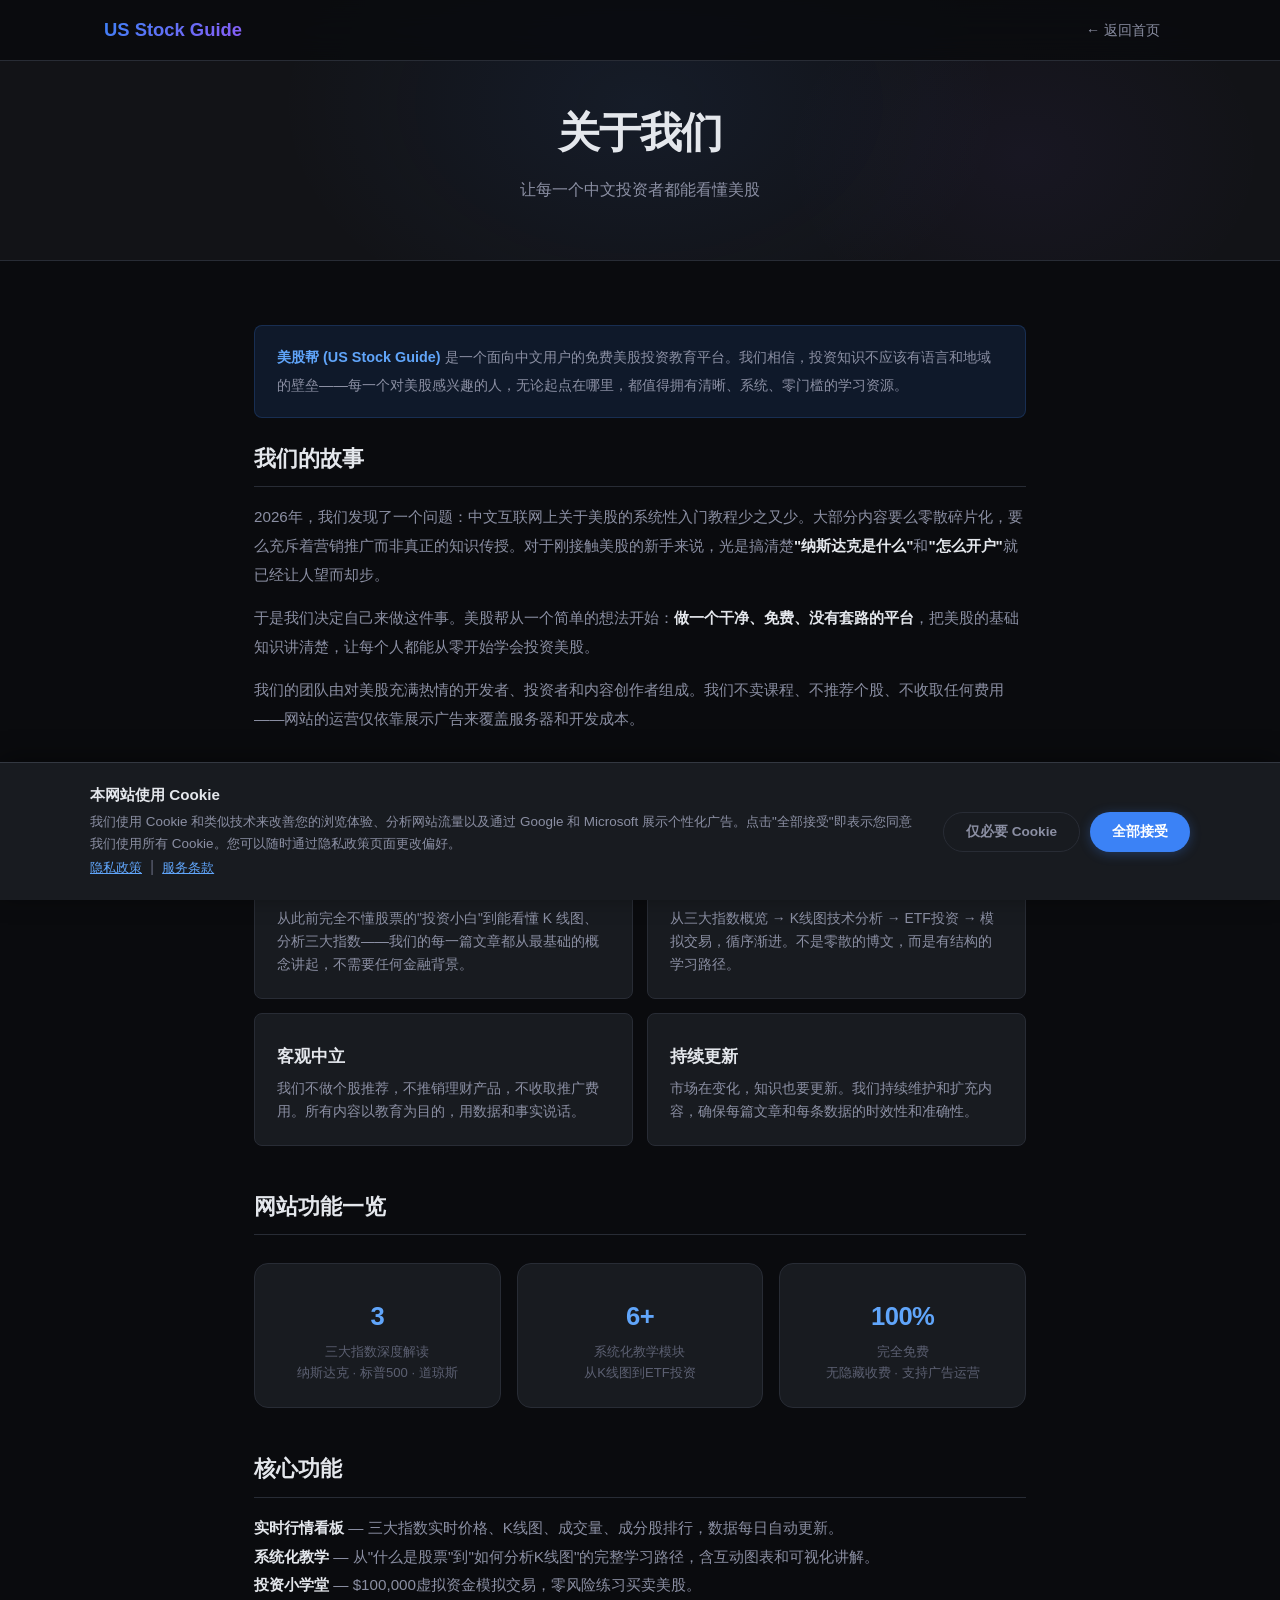
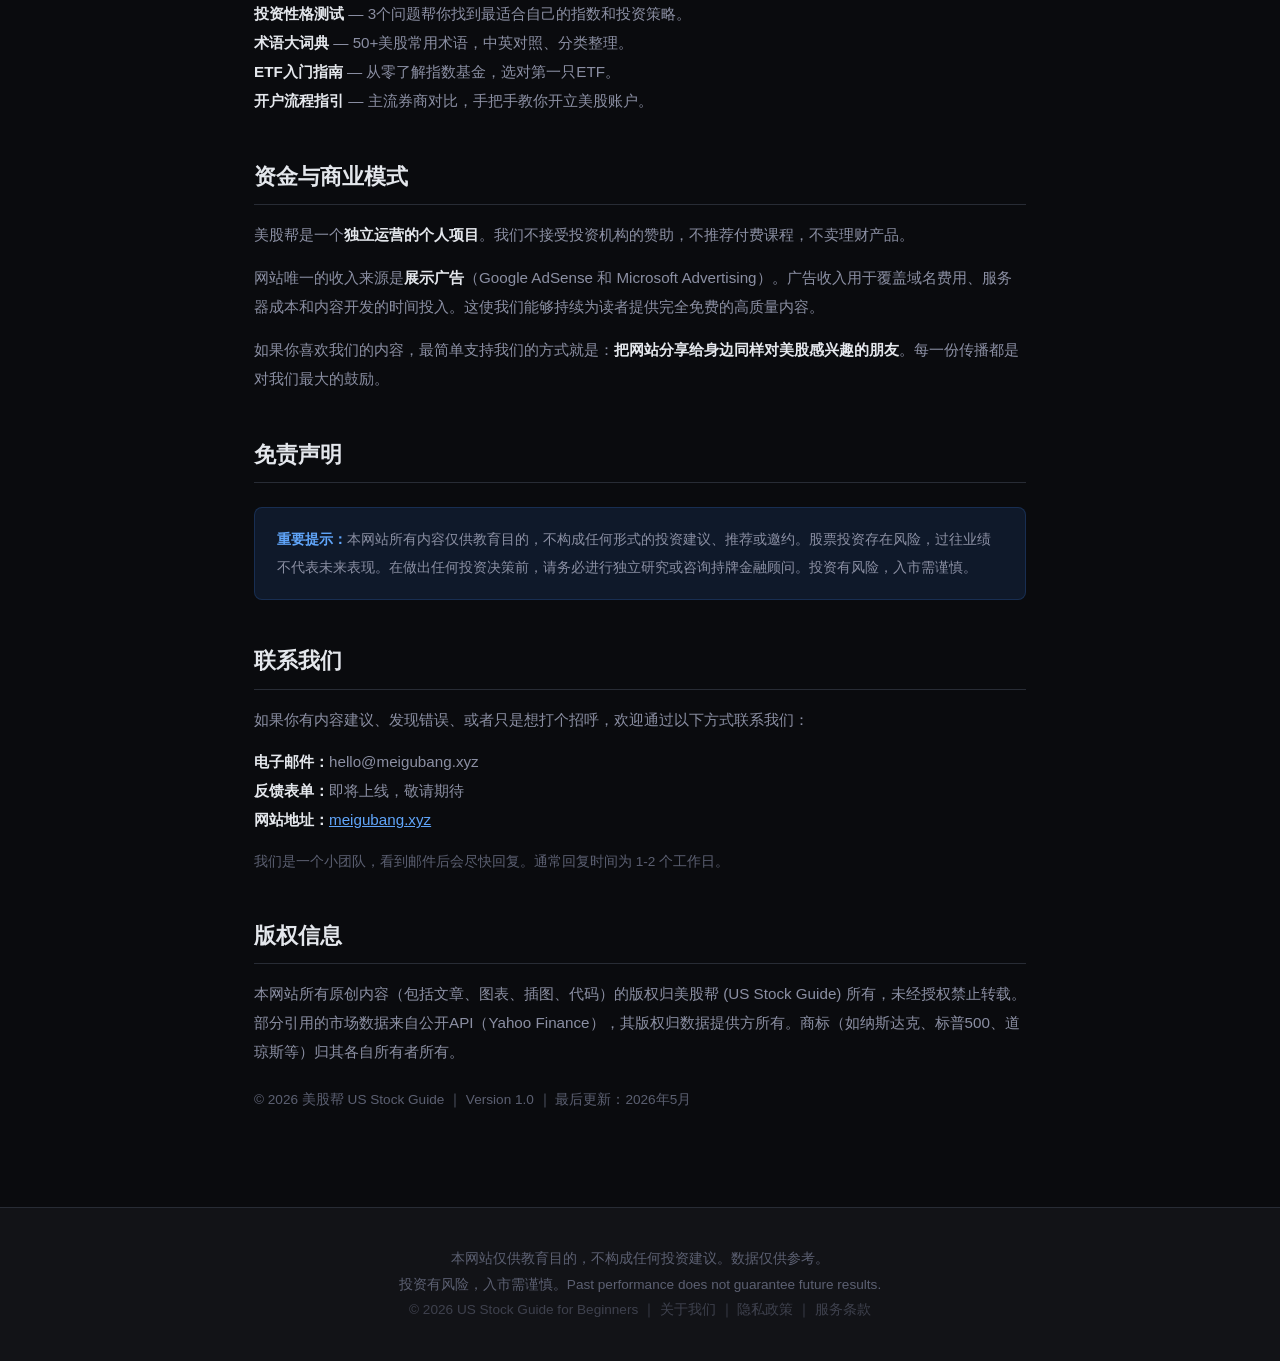
==== about.html @ b660fb03 "新增关于我们页面，扩展首页内容板块，补全CSS样式 - 新增 about.html：网站使命、功能一览、商业模式、联系方式、免责声明 - 首页新增3个内容板块：四大投资策略、美股交易必知、常见误区澄清" ====
<!DOCTYPE html>
<html lang="zh-CN">
<head>
  <meta charset="UTF-8">
  <meta name="viewport" content="width=device-width, initial-scale=1.0">
  <title>关于我们 — 美股帮 (US Stock Guide)</title>
  <meta name="description" content="关于美股帮 — 面向中文投资者的免费美股入门教育平台。我们的使命、团队与联系方式。">
  <link rel="stylesheet" href="styles.css">
  <!-- Google AdSense -->
  <script async src="https://pagead2.googlesyndication.com/pagead/js/adsbygoogle.js?client=ca-pub-XXXXXXXXXXXXXXXX" crossorigin="anonymous"></script>
  <!-- Microsoft Advertising (pubCenter) --><script async src="https://adsdk.microsoft.com/pubcenter/XXXXXXXX.js" crossorigin="anonymous"></script>
  <style>
    .about-page{background:var(--bg);min-height:100vh}
    .about-hero{text-align:center;padding:100px 24px 48px;background:var(--bg-surface);border-bottom:1px solid var(--border);position:relative;overflow:hidden}
    .about-hero::before{content:"";position:absolute;inset:0;background:radial-gradient(ellipse 600px 400px at 50% 40%,rgba(59,130,246,0.08) 0%,transparent 60%),radial-gradient(ellipse 400px 300px at 80% 60%,rgba(139,92,246,0.05) 0%,transparent 60%);pointer-events:none}
    .about-hero h1{font-size:clamp(1.8rem,4vw,2.6rem);font-weight:800;color:var(--text);letter-spacing:-0.02em;position:relative;z-index:1}
    .about-hero .hero-subtitle{color:var(--text-secondary);font-size:1rem;margin-top:10px;position:relative;z-index:1}
    .about-body{max-width:820px;margin:0 auto;padding:40px 24px 80px}
    .about-body h2{font-size:1.35rem;font-weight:700;color:var(--text);margin:44px 0 16px;padding-bottom:10px;border-bottom:1px solid var(--border)}
    .about-body h2:first-of-type{margin-top:0}
    .about-body h3{font-size:1.1rem;font-weight:600;color:var(--text);margin:24px 0 10px}
    .about-body p{font-size:0.95rem;color:var(--text-secondary);line-height:1.9;margin-bottom:14px}
    .about-body strong{color:var(--text)}
    .about-body a{color:var(--accent-hover);text-decoration:underline}
    .about-callout{background:var(--accent-dim);border:1px solid rgba(59,130,246,0.2);border-radius:var(--radius-sm);padding:18px 22px;margin:24px 0}
    .about-callout p{font-size:0.9rem;color:var(--text-secondary);margin:0}
    .about-callout strong{color:var(--accent-hover)}
    .about-stats{display:grid;grid-template-columns:repeat(3,1fr);gap:16px;margin:28px 0}
    .about-stat{background:var(--bg-card);border:1px solid var(--border);border-radius:var(--radius);padding:24px 18px;text-align:center;transition:all var(--transition)}
    .about-stat:hover{border-color:var(--border-light);transform:translateY(-2px);box-shadow:var(--shadow-md)}
    .about-stat .stat-icon{font-size:2rem;display:block;margin-bottom:8px}
    .about-stat .stat-num{font-size:1.6rem;font-weight:800;color:var(--accent-hover);letter-spacing:-0.02em}
    .about-stat .stat-label{font-size:0.82rem;color:var(--text-muted);margin-top:4px}
    .about-values{display:grid;grid-template-columns:repeat(2,1fr);gap:14px;margin:20px 0}
    .about-value{background:var(--bg-card);border:1px solid var(--border);border-radius:var(--radius-sm);padding:22px;transition:all var(--transition)}
    .about-value:hover{border-color:var(--border-light);background:var(--bg-card-hover)}
    .about-value .value-icon{font-size:1.8rem;display:block;margin-bottom:8px}
    .about-value h3{font-size:1.05rem;font-weight:600;color:var(--text);margin:0 0 6px}
    .about-value p{font-size:0.87rem;color:var(--text-secondary);line-height:1.65;margin:0}
    @media (max-width:768px){
      .about-stats{grid-template-columns:1fr;max-width:280px;margin-left:auto;margin-right:auto}
      .about-values{grid-template-columns:1fr}
    }
  </style>
</head>
<body class="about-page">

  <nav class="navbar" id="navbar">
    <div class="nav-container">
      <a href="index.html" class="nav-logo">US Stock Guide</a>
      <ul class="nav-links">
        <li><a href="index.html">← 返回首页</a></li>
      </ul>
    </div>
  </nav>

  <div class="about-hero">
    <h1>关于我们</h1>
    <p class="hero-subtitle">让每一个中文投资者都能看懂美股</p>
  </div>

  <div class="about-body">

    <div class="about-callout">
      <p><strong>美股帮 (US Stock Guide)</strong> 是一个面向中文用户的免费美股投资教育平台。我们相信，投资知识不应该有语言和地域的壁垒——每一个对美股感兴趣的人，无论起点在哪里，都值得拥有清晰、系统、零门槛的学习资源。</p>
    </div>

    <h2>我们的故事</h2>
    <p>2026年，我们发现了一个问题：中文互联网上关于美股的系统性入门教程少之又少。大部分内容要么零散碎片化，要么充斥着营销推广而非真正的知识传授。对于刚接触美股的新手来说，光是搞清楚<strong>"纳斯达克是什么"</strong>和<strong>"怎么开户"</strong>就已经让人望而却步。</p>
    <p>于是我们决定自己来做这件事。美股帮从一个简单的想法开始：<strong>做一个干净、免费、没有套路的平台</strong>，把美股的基础知识讲清楚，让每个人都能从零开始学会投资美股。</p>
    <p>我们的团队由对美股充满热情的开发者、投资者和内容创作者组成。我们不卖课程、不推荐个股、不收取任何费用——网站的运营仅依靠展示广告来覆盖服务器和开发成本。</p>

    <h2>我们的使命</h2>
    <div class="about-values">
      <div class="about-value">
        <span class="value-icon"></span>
        <h3>零门槛入门</h3>
        <p>从此前完全不懂股票的"投资小白"到能看懂 K 线图、分析三大指数——我们的每一篇文章都从最基础的概念讲起，不需要任何金融背景。</p>
      </div>
      <div class="about-value">
        <span class="value-icon"></span>
        <h3>系统化知识体系</h3>
        <p>从三大指数概览 → K线图技术分析 → ETF投资 → 模拟交易，循序渐进。不是零散的博文，而是有结构的学习路径。</p>
      </div>
      <div class="about-value">
        <span class="value-icon"></span>
        <h3>客观中立</h3>
        <p>我们不做个股推荐，不推销理财产品，不收取推广费用。所有内容以教育为目的，用数据和事实说话。</p>
      </div>
      <div class="about-value">
        <span class="value-icon"></span>
        <h3>持续更新</h3>
        <p>市场在变化，知识也要更新。我们持续维护和扩充内容，确保每篇文章和每条数据的时效性和准确性。</p>
      </div>
    </div>

    <h2>网站功能一览</h2>
    <div class="about-stats">
      <div class="about-stat">
        <span class="stat-icon"></span>
        <div class="stat-num">3</div>
        <div class="stat-label">三大指数深度解读<br>纳斯达克 · 标普500 · 道琼斯</div>
      </div>
      <div class="about-stat">
        <span class="stat-icon"></span>
        <div class="stat-num">6+</div>
        <div class="stat-label">系统化教学模块<br>从K线图到ETF投资</div>
      </div>
      <div class="about-stat">
        <span class="stat-icon"></span>
        <div class="stat-num">100%</div>
        <div class="stat-label">完全免费<br>无隐藏收费 · 支持广告运营</div>
      </div>
    </div>

    <h2>核心功能</h2>
    <p>
      <strong>实时行情看板</strong> — 三大指数实时价格、K线图、成交量、成分股排行，数据每日自动更新。<br>
      <strong>系统化教学</strong> — 从"什么是股票"到"如何分析K线图"的完整学习路径，含互动图表和可视化讲解。<br>
      <strong>投资小学堂</strong> — $100,000虚拟资金模拟交易，零风险练习买卖美股。<br>
      <strong>投资性格测试</strong> — 3个问题帮你找到最适合自己的指数和投资策略。<br>
      <strong>术语大词典</strong> — 50+美股常用术语，中英对照、分类整理。<br>
      <strong>ETF入门指南</strong> — 从零了解指数基金，选对第一只ETF。<br>
      <strong>开户流程指引</strong> — 主流券商对比，手把手教你开立美股账户。
    </p>

    <h2>资金与商业模式</h2>
    <p>美股帮是一个<strong>独立运营的个人项目</strong>。我们不接受投资机构的赞助，不推荐付费课程，不卖理财产品。</p>
    <p>网站唯一的收入来源是<strong>展示广告</strong>（Google AdSense 和 Microsoft Advertising）。广告收入用于覆盖域名费用、服务器成本和内容开发的时间投入。这使我们能够持续为读者提供完全免费的高质量内容。</p>
    <p>如果你喜欢我们的内容，最简单支持我们的方式就是：<strong>把网站分享给身边同样对美股感兴趣的朋友</strong>。每一份传播都是对我们最大的鼓励。</p>

    <h2>免责声明</h2>
    <div class="about-callout">
      <p><strong>重要提示：</strong>本网站所有内容仅供教育目的，不构成任何形式的投资建议、推荐或邀约。股票投资存在风险，过往业绩不代表未来表现。在做出任何投资决策前，请务必进行独立研究或咨询持牌金融顾问。投资有风险，入市需谨慎。</p>
    </div>

    <h2>联系我们</h2>
    <p>如果你有内容建议、发现错误、或者只是想打个招呼，欢迎通过以下方式联系我们：</p>
    <p>
      <strong>电子邮件：</strong>hello@meigubang.xyz<br>
      <strong>反馈表单：</strong>即将上线，敬请期待<br>
      <strong>网站地址：</strong><a href="https://meigubang.xyz">meigubang.xyz</a>
    </p>
    <p style="color:var(--text-muted);font-size:0.85rem;">我们是一个小团队，看到邮件后会尽快回复。通常回复时间为 1-2 个工作日。</p>

    <h2>版权信息</h2>
    <p>本网站所有原创内容（包括文章、图表、插图、代码）的版权归美股帮 (US Stock Guide) 所有，未经授权禁止转载。部分引用的市场数据来自公开API（Yahoo Finance），其版权归数据提供方所有。商标（如纳斯达克、标普500、道琼斯等）归其各自所有者所有。</p>
    <p style="margin-top:20px;font-size:0.85rem;color:var(--text-muted);">© 2026 美股帮 US Stock Guide ｜ Version 1.0 ｜ 最后更新：2026年5月</p>

  </div>

  <footer class="footer">
    <div class="container">
      <p>本网站仅供教育目的，不构成任何投资建议。数据仅供参考。</p>
      <p>投资有风险，入市需谨慎。Past performance does not guarantee future results.</p>
      <p class="footer-copy">© 2026 US Stock Guide for Beginners ｜ <a href="about.html" style="color:var(--text-muted)">关于我们</a> ｜ <a href="privacy.html" style="color:var(--text-muted)">隐私政策</a> ｜ <a href="terms.html" style="color:var(--text-muted)">服务条款</a></p>
    </div>
  </footer>

  <script src="script.js"></script>
  <script src="cookie-banner.js"></script>
</body>
</html>
---- styles.css ----
/* ================================================================
   US Stock Guide — 统一暗色高级主题
   ================================================================ */

/* ---- 变量 ---- */
:root {
  --bg: #0a0b0e;
  --bg-surface: #121317;
  --bg-card: #181b20;
  --bg-card-hover: #1e2128;
  --bg-elevated: #1e2128;
  --border: #282c35;
  --border-light: #333841;
  --text: #e4e7ec;
  --text-secondary: #8b8fa3;
  --text-muted: #5c6072;
  --accent: #3b82f6;
  --accent-hover: #60a5fa;
  --accent-dim: rgba(59,130,246,0.12);
  --green: #10b981;
  --green-bg: rgba(16,185,129,0.1);
  --red: #ef4444;
  --red-bg: rgba(239,68,68,0.1);
  --yellow: #f59e0b;
  --purple: #8b5cf6;
  --nasdaq: #10b981;
  --sp500: #3b82f6;
  --dow: #8b5cf6;
  --shadow: 0 1px 3px rgba(0,0,0,0.3);
  --shadow-md: 0 4px 16px rgba(0,0,0,0.4);
  --shadow-lg: 0 8px 32px rgba(0,0,0,0.5);
  --radius: 14px;
  --radius-sm: 8px;
  --radius-xs: 6px;
  --transition: 0.25s cubic-bezier(0.4,0,0.2,1);
}

/* 滚动入场动画 */
.anim-in{opacity:0;transform:scale(0.85);transition:opacity 0.6s cubic-bezier(0.22,0.61,0.36,1),transform 0.6s cubic-bezier(0.22,0.61,0.36,1)}
.anim-in.revealed{opacity:1;transform:scale(1)}

/* 导航高亮 */
.nav-links a.nav-active{color:var(--accent-hover);background:var(--accent-dim)}

/* ---- Reset ---- */
*,*::before,*::after{box-sizing:border-box;margin:0;padding:0}
html{scroll-behavior:smooth}
body{
  font-family:-apple-system,BlinkMacSystemFont,"SF Pro Display","Segoe UI","Noto Sans SC",sans-serif;
  background:var(--bg);color:var(--text);line-height:1.6;font-size:16px;
  -webkit-font-smoothing:antialiased
}
a{color:var(--accent);text-decoration:none;transition:color var(--transition)}
a:hover{color:var(--accent-hover)}
img{max-width:100%}
::selection{background:var(--accent-dim);color:var(--text)}

.container{max-width:1120px;margin:0 auto;padding:0 24px}

/* ================================================================
   导航栏
   ================================================================ */
.navbar{
  position:fixed;top:0;left:0;right:0;z-index:1000;
  background:rgba(10,11,14,0.85);backdrop-filter:blur(16px) saturate(1.8);
  border-bottom:1px solid var(--border);
  transition:background var(--transition)
}
.nav-container{
  max-width:1120px;margin:0 auto;padding:0 24px;
  display:flex;align-items:center;justify-content:space-between;height:60px
}
.nav-logo{
  font-weight:700;font-size:1.15rem;background:linear-gradient(135deg,var(--accent),var(--purple));
  -webkit-background-clip:text;-webkit-text-fill-color:transparent;background-clip:text
}
.nav-links{display:flex;list-style:none;gap:4px}
.nav-links a{
  text-decoration:none;color:var(--text-secondary);font-size:0.88rem;
  padding:8px 16px;border-radius:20px;transition:all var(--transition);
  font-weight:500
}
.nav-links a:hover{color:var(--text);background:var(--accent-dim)}
.nav-toggle{display:none;background:none;border:none;font-size:1.5rem;cursor:pointer;color:var(--text)}

/* ================================================================
   首页英雄区
   ================================================================ */
.hero{
  min-height:100vh;display:flex;flex-direction:column;align-items:center;
  justify-content:center;text-align:center;padding:120px 24px 80px;
  position:relative;overflow:hidden
}
.hero::before{
  content:"";position:absolute;inset:0;
  background:
    radial-gradient(ellipse 600px 400px at 20% 30%, rgba(59,130,246,0.08) 0%, transparent 60%),
    radial-gradient(ellipse 500px 500px at 80% 70%, rgba(139,92,246,0.06) 0%, transparent 60%),
    radial-gradient(ellipse 300px 300px at 50% 50%, rgba(16,185,129,0.04) 0%, transparent 60%);
  pointer-events:none
}
.hero-content{position:relative;z-index:1}
.hero-badge{
  display:inline-block;background:var(--accent-dim);color:var(--accent-hover);
  padding:6px 16px;border-radius:20px;font-size:0.8rem;font-weight:600;
  margin-bottom:20px;border:1px solid rgba(59,130,246,0.2)
}
.hero-title{
  font-size:clamp(2.4rem,5.5vw,3.8rem);font-weight:800;letter-spacing:-0.03em;
  background:linear-gradient(135deg,var(--text) 40%,var(--accent-hover) 70%,var(--purple) 100%);
  -webkit-background-clip:text;-webkit-text-fill-color:transparent;background-clip:text;
  margin-bottom:16px;line-height:1.15
}
.hero-subtitle{
  font-size:clamp(1rem,2vw,1.25rem);color:var(--text-secondary);
  margin-bottom:10px;font-weight:400
}
.hero-desc{
  font-size:0.95rem;color:var(--text-muted);max-width:520px;
  margin:0 auto 36px;line-height:1.7
}
.hero-btn{
  display:inline-flex;align-items:center;gap:8px;
  background:var(--accent);color:#fff;text-decoration:none;
  padding:14px 36px;border-radius:30px;font-weight:600;font-size:1rem;
  transition:all var(--transition);box-shadow:0 4px 20px rgba(59,130,246,0.3)
}
.hero-btn:hover{background:var(--accent-hover);transform:translateY(-2px);box-shadow:0 6px 28px rgba(59,130,246,0.4);color:#fff}

/* ---- 实时牌价卡片 ---- */
.hero-tickers{
  display:grid;grid-template-columns:repeat(3,1fr);gap:20px;
  margin-top:52px;width:100%;max-width:920px;position:relative;z-index:1
}
.ticker-card{
  display:block;background:var(--bg-card);border-radius:var(--radius);
  padding:24px 22px;border:1px solid var(--border);
  transition:all var(--transition);text-decoration:none;color:inherit;
  position:relative;overflow:hidden
}
.ticker-card::before{
  content:"";position:absolute;top:0;left:0;right:0;height:2px
}
.ticker-card[data-index="nasdaq"]::before{background:linear-gradient(90deg,var(--nasdaq),rgba(16,185,129,0.3))}
.ticker-card[data-index="sp500"]::before{background:linear-gradient(90deg,var(--sp500),rgba(59,130,246,0.3))}
.ticker-card[data-index="dowjones"]::before{background:linear-gradient(90deg,var(--dow),rgba(139,92,246,0.3))}
.ticker-card:hover{
  transform:translateY(-6px);border-color:var(--border-light);
  background:var(--bg-card-hover);box-shadow:var(--shadow-lg)
}
.ticker-name{font-size:0.82rem;color:var(--text-muted);margin-bottom:10px;letter-spacing:0.3px;text-transform:uppercase;font-weight:600}
.ticker-value{font-size:2rem;font-weight:800;color:var(--text);margin-bottom:6px;letter-spacing:-1px}
.ticker-change{font-size:0.95rem;font-weight:600}
.ticker-change.up{color:var(--green)}
.ticker-change.down{color:var(--red)}

/* ---- 迷你走势图 ---- */
.ticker-sparkline{
  height:36px;margin-top:10px;display:flex;align-items:flex-end;gap:2px;opacity:0
}
.ticker-card:hover .ticker-sparkline{opacity:1;transition:opacity 0.3s ease}
.spark-bar{
  flex:1;border-radius:2px 2px 0 0;min-width:3px;
  transition:height 0.6s cubic-bezier(0.22,0.61,0.36,1)
}
.spark-bar.nasdaq{background:var(--green);opacity:0.7}
.spark-bar.sp500{background:var(--accent);opacity:0.7}
.spark-bar.dow{background:var(--purple);opacity:0.7}

/* ---- 行情卡片涨跌脉冲 ---- */
.ticker-card.pulse-up{animation:pulseUp 0.6s ease}
.ticker-card.pulse-down{animation:pulseDown 0.6s ease}
@keyframes pulseUp{0%{box-shadow:0 0 0 0 rgba(16,185,129,0.5)}70%{box-shadow:0 0 20px 8px rgba(16,185,129,0)}100%{box-shadow:0 0 0 0 rgba(16,185,129,0)}}
@keyframes pulseDown{0%{box-shadow:0 0 0 0 rgba(239,68,68,0.5)}70%{box-shadow:0 0 20px 8px rgba(239,68,68,0)}100%{box-shadow:0 0 0 0 rgba(239,68,68,0)}}

/* ---- 市场状态徽章 ---- */
.market-status{
  display:inline-flex;align-items:center;gap:6px;
  font-size:0.78rem;font-weight:600;padding:5px 14px;
  border-radius:16px;margin-bottom:14px
}
.market-status.open{background:rgba(16,185,129,0.12);color:var(--green);border:1px solid rgba(16,185,129,0.25)}
.market-status.closed{background:rgba(239,68,68,0.08);color:var(--red);border:1px solid rgba(239,68,68,0.2)}
.market-status .status-dot{width:8px;height:8px;border-radius:50%}
.market-status.open .status-dot{background:var(--green);animation:pulse 2s infinite}
.market-status.closed .status-dot{background:var(--red)}

/* ---- 投资性格测试 ---- */
.personality-quiz{
  max-width:700px;margin:0 auto;padding:28px;
  background:var(--bg-card);border:1px solid var(--border);
  border-radius:var(--radius)
}
.pq-question{margin-bottom:20px}
.pq-question:last-child{margin-bottom:0}
.pq-label{display:block;font-size:0.95rem;font-weight:600;color:var(--text);margin-bottom:10px}
.pq-opts{display:flex;gap:10px;flex-wrap:wrap}
.pq-opt{
  flex:1;min-width:100px;padding:12px 16px;text-align:center;
  border:1px solid var(--border);border-radius:var(--radius-sm);
  background:var(--bg-surface);color:var(--text-secondary);cursor:pointer;
  font-size:0.85rem;transition:all 0.25s ease;user-select:none
}
.pq-opt:hover{border-color:var(--border-light);color:var(--text);background:var(--bg-card)}
.pq-opt.selected{background:var(--accent);color:#fff;border-color:var(--accent);font-weight:600}
.pq-result{
  margin-top:24px;padding:20px 24px;border-radius:var(--radius-sm);
  background:var(--accent-dim);border:1px solid rgba(59,130,246,0.2);
  display:none;text-align:center
}
.pq-result.show{display:block;animation:fadeInUp 0.5s ease}
.pq-result-type{font-size:1.3rem;font-weight:800;color:var(--accent-hover);margin-bottom:4px}
.pq-result-desc{font-size:0.9rem;color:var(--text-secondary);line-height:1.6}
.pq-result-etf{margin-top:10px;font-size:0.9rem;color:var(--text);font-weight:600}
.pq-reset{margin-top:14px;font-size:0.8rem;color:var(--accent);cursor:pointer;background:none;border:none}

/* ---- 你知道吗旋转卡片 ---- */
.fact-rotator{
  position:relative;max-width:650px;margin:24px auto 0;height:120px;
  perspective:1000px
}
.fact-card{
  position:absolute;inset:0;
  background:var(--bg-card);border:1px solid var(--border);border-radius:var(--radius);
  padding:24px 28px;display:flex;align-items:center;gap:16px;
  backface-visibility:hidden;transition:all 0.6s cubic-bezier(0.4,0,0.2,1);
  opacity:0;transform:rotateX(15deg) translateY(10px);pointer-events:none
}
.fact-card.active{opacity:1;transform:rotateX(0) translateY(0);pointer-events:auto}
.fact-card.exit{opacity:0;transform:rotateX(-15deg) translateY(-10px)}
.fact-icon{font-size:2.4rem;flex-shrink:0}
.fact-text{flex:1}
.fact-text h4{font-size:0.95rem;font-weight:700;color:var(--text);margin-bottom:4px}
.fact-text p{font-size:0.85rem;color:var(--text-secondary);line-height:1.5}
.fact-dots{display:flex;justify-content:center;gap:8px;margin-top:12px}
.fact-dot{
  width:8px;height:8px;border-radius:50%;background:var(--border);
  cursor:pointer;transition:all 0.3s ease
}
.fact-dot.active{background:var(--accent);width:24px;border-radius:4px}

/* 实时新闻卡片 */
.news-grid{display:grid;grid-template-columns:repeat(3,1fr);gap:18px;max-width:960px;margin:0 auto}
.news-card{
  background:var(--bg-card);border:1px solid var(--border);border-radius:var(--radius);
  padding:22px;display:flex;flex-direction:column;gap:12px;
  transition:all var(--transition);text-decoration:none;color:inherit;
  position:relative;overflow:hidden
}
.news-card:hover{border-color:var(--border-light);background:var(--bg-card-hover);transform:translateY(-3px);box-shadow:var(--shadow-md)}
.news-card-source{
  display:inline-flex;align-items:center;gap:4px;
  font-size:0.72rem;font-weight:600;color:var(--accent-hover);
  text-transform:uppercase;letter-spacing:0.5px
}
.news-card-source::before{content:"";width:6px;height:6px;border-radius:50%;background:var(--accent);flex-shrink:0}
.news-card-title{
  font-size:0.95rem;font-weight:600;color:var(--text);line-height:1.5;
  display:-webkit-box;-webkit-line-clamp:3;-webkit-box-orient:vertical;overflow:hidden
}
.news-card-desc{
  font-size:0.82rem;color:var(--text-secondary);line-height:1.6;flex:1;
  display:-webkit-box;-webkit-line-clamp:3;-webkit-box-orient:vertical;overflow:hidden
}
.news-card-time{font-size:0.72rem;color:var(--text-muted);margin-top:auto}
.news-card-link{
  display:inline-block;margin-top:auto;font-size:0.8rem;color:var(--accent-hover);
  font-weight:600;transition:color var(--transition)
}
.news-card:hover .news-card-link{color:var(--accent)}
.news-spinner{
  width:40px;height:40px;border:3px solid var(--border);border-top-color:var(--accent);
  border-radius:50%;margin:0 auto;animation:spin 0.8s linear infinite
}
@keyframes spin{to{transform:rotate(360deg)}}
.news-error{text-align:center;padding:24px;color:var(--text-muted)}

@media (max-width:900px){.news-grid{grid-template-columns:repeat(2,1fr)}}
@media (max-width:600px){.news-grid{grid-template-columns:1fr;max-width:420px}}

/* ================================================================
   首页章节通用
   ================================================================ */
.section{padding:88px 0}
.section-alt{background:var(--bg-surface)}
.section-title{
  font-size:2rem;font-weight:700;margin-bottom:14px;text-align:center;
  display:flex;align-items:center;justify-content:center;gap:12px;flex-wrap:wrap;
  letter-spacing:-0.02em
}
.section-intro{text-align:center;color:var(--text-secondary);max-width:650px;margin:0 auto 44px;font-size:1rem;line-height:1.7}

.badge{
  font-size:0.7rem;font-weight:700;padding:4px 12px;border-radius:20px;
  text-transform:uppercase;letter-spacing:0.5px
}
.badge-tech{background:var(--green-bg);color:var(--green)}
.badge-benchmark{background:var(--accent-dim);color:var(--accent)}
.badge-old{background:rgba(139,92,246,0.1);color:var(--purple)}

/* ---- 信息卡片 ---- */
.cards-row{display:grid;grid-template-columns:repeat(3,1fr);gap:24px}
.info-card{
  display:block;background:var(--bg-card);border-radius:var(--radius);padding:32px 26px;
  border:1px solid var(--border);transition:all var(--transition);
  text-decoration:none;color:inherit
}
.info-card:hover{transform:translateY(-4px);border-color:var(--border-light);background:var(--bg-card-hover);box-shadow:var(--shadow-md)}
.info-card .card-icon{font-size:2.2rem;margin-bottom:14px;display:block}
.info-card h3{font-size:1.1rem;margin-bottom:10px;font-weight:600}
.info-card p{font-size:0.92rem;color:var(--text-secondary);margin-bottom:14px;line-height:1.65}
.info-card ul{list-style:none;font-size:0.87rem;color:var(--text-muted)}
.info-card ul li{padding:4px 0}
.info-card ul li::before{content:"•";color:var(--accent);margin-right:10px;font-weight:700}

/* ---- 详情布局 ---- */
.detail-layout{display:grid;grid-template-columns:1fr 280px;gap:48px;align-items:start}
.detail-text h3{font-size:1.1rem;margin:24px 0 10px;color:var(--text);font-weight:600}
.detail-text h3:first-child{margin-top:0}
.detail-text p{color:var(--text-secondary);font-size:0.95rem;margin-bottom:10px;line-height:1.7}
.detail-text strong{color:var(--text)}

.detail-visual{display:flex;flex-direction:column;gap:16px;position:sticky;top:80px}
.stat-box{
  background:var(--bg-card);border-radius:var(--radius);padding:22px;
  text-align:center;border:1px solid var(--border)
}
.stat-number{font-size:1.7rem;font-weight:700;color:var(--accent-hover)}
.stat-label{font-size:0.82rem;color:var(--text-muted);margin-top:4px}

/* ---- 公司列表 ---- */
.company-list{list-style:none;margin-top:10px}
.company-list li{padding:7px 0;font-size:0.92rem;border-bottom:1px solid var(--border);color:var(--text-secondary)}
.company-list li:last-child{border-bottom:none}
.company-icon{margin-right:8px}

.note-box{
  background:var(--accent-dim);border:1px solid rgba(59,130,246,0.2);
  border-radius:var(--radius-sm);padding:14px 18px;margin-top:18px;
  font-size:0.9rem;color:var(--accent-hover)
}

/* ---- 板块分布条 ---- */
.sector-bars{display:flex;flex-direction:column;gap:8px;margin-top:14px}
.sector-bar{
  display:flex;align-items:center;height:30px;border-radius:15px;
  overflow:hidden;background:var(--bg-surface);font-size:0.78rem
}
.sector-name{width:80px;text-align:right;padding-right:12px;color:var(--text-muted);font-weight:500;flex-shrink:0}
.sector-fill{
  background:var(--accent);color:#fff;padding-left:14px;
  display:flex;align-items:center;font-weight:600;height:100%;
  border-radius:0 15px 15px 0;min-width:fit-content;opacity:0.85
}

/* ---- 道指公司标签 ---- */
.dow-companies{display:flex;flex-wrap:wrap;gap:8px;margin-top:14px}
.dow-companies span{
  background:var(--bg-card);border:1px solid var(--border);border-radius:20px;
  padding:4px 14px;font-size:0.8rem;color:var(--text-muted);transition:all var(--transition)
}
.dow-companies span:hover{background:var(--bg-card-hover);color:var(--text);border-color:var(--border-light)}

.note-text{font-size:0.83rem;color:var(--text-muted);margin-top:14px;font-style:italic}

/* ---- 深读框 ---- */
.deep-box{
  background:var(--accent-dim);border:1px solid rgba(59,130,246,0.2);
  border-radius:var(--radius-sm);padding:16px 20px;margin-top:18px
}
.deep-box strong{display:block;margin-bottom:6px;color:var(--accent-hover)}
.deep-box p{color:var(--text-secondary);font-size:0.9rem;line-height:1.65;margin-bottom:0}

/* ---- 优缺点对比 ---- */
.pros-cons{display:grid;grid-template-columns:1fr 1fr;gap:14px;margin-top:18px}
.pros-cons-box{
  border-radius:var(--radius-sm);padding:18px 20px;border:1px solid var(--border)
}
.pros-cons-box h4{font-size:0.95rem;margin-bottom:10px;font-weight:600}
.pros-cons-box ul{list-style:none;font-size:0.87rem;color:var(--text-secondary)}
.pros-cons-box ul li{padding:3px 0}
.pros-cons-box.pros{background:rgba(16,185,129,0.06);border-color:rgba(16,185,129,0.2)}
.pros-cons-box.pros h4{color:var(--green)}
.pros-cons-box.cons{background:rgba(239,68,68,0.06);border-color:rgba(239,68,68,0.2)}
.pros-cons-box.cons h4{color:var(--red)}

/* ---- 适合人群条 ---- */
.suitability-bar{
  display:flex;align-items:center;flex-wrap:wrap;gap:8px;
  margin-top:18px;padding:14px 18px;
  background:var(--bg-surface);border-radius:var(--radius-sm);
  border:1px solid var(--border)
}
.suit-label{font-size:0.85rem;font-weight:600;color:var(--text);margin-right:4px}
.suit-item{
  font-size:0.8rem;padding:4px 12px;border-radius:16px;
  background:var(--bg-card);border:1px solid var(--border);color:var(--text-secondary)
}

/* ---- 时间线 ---- */
.timeline-box{
  display:flex;flex-direction:column;gap:6px;margin-top:14px
}
.tl-item{
  font-size:0.9rem;color:var(--text-secondary);padding:8px 14px;
  background:var(--bg-surface);border-radius:var(--radius-xs);
  border-left:3px solid var(--accent)
}
.tl-year{font-weight:700;color:var(--accent-hover);margin-right:8px}

/* ---- 对比总结框 ---- */
.summary-box{
  margin-top:24px;padding:20px 24px;
  background:var(--bg-card);border:1px solid var(--border-light);
  border-radius:var(--radius)
}
.summary-box h3{font-size:1.05rem;margin-bottom:10px;color:var(--text);font-weight:600}
.summary-box p{color:var(--text-secondary);font-size:0.92rem;line-height:1.7}

/* ---- 关键要点 ---- */
.key-points{display:grid;grid-template-columns:repeat(2,1fr);gap:10px;margin-top:14px}
.key-point{
  background:var(--bg-surface);border:1px solid var(--border);
  border-radius:var(--radius-sm);padding:12px 16px;
  font-size:0.88rem;color:var(--text-secondary);line-height:1.5
}
.key-point strong{color:var(--text)}

/* ---- 互动误区翻卡 ---- */
.myth-buster-grid{
  display:grid;grid-template-columns:repeat(3,1fr);gap:14px;
  max-width:900px;margin:32px auto 0
}
.myth-buster-col{display:flex;flex-direction:column;gap:14px}
.myth-buster-card{
  perspective:800px;height:150px;cursor:pointer
}
.myth-buster-inner{
  position:relative;width:100%;height:100%;
  transition:transform 0.6s cubic-bezier(0.4,0,0.2,1);
  transform-style:preserve-3d
}
.myth-buster-card.flipped .myth-buster-inner{transform:rotateY(180deg)}
.myth-front,.myth-back{
  position:absolute;inset:0;backface-visibility:hidden;
  border-radius:var(--radius-sm);padding:20px 18px;
  display:flex;flex-direction:column;align-items:center;justify-content:center;text-align:center
}
.myth-front{
  background:rgba(239,68,68,0.08);border:1px solid rgba(239,68,68,0.25);
  font-size:0.88rem;color:var(--text-secondary);line-height:1.5
}
.myth-front .myth-icon{font-size:1.5rem;display:block;margin-bottom:6px}
.myth-front .myth-tag{font-size:0.7rem;color:var(--red);margin-top:6px;opacity:0.7}
.myth-back{
  background:rgba(16,185,129,0.08);border:1px solid rgba(16,185,129,0.25);
  transform:rotateY(180deg);font-size:0.85rem;color:var(--text-secondary);line-height:1.5
}
.myth-back .myth-icon{font-size:1.5rem;display:block;margin-bottom:4px}
.myth-back strong{color:var(--green)}

/* ---- 互动风险确认 ---- */
.risk-acknowledge{
  max-width:600px;margin:28px auto 0;
  background:rgba(245,158,11,0.06);border:1px solid rgba(245,158,11,0.2);
  border-radius:var(--radius);overflow:hidden;transition:all 0.35s ease
}
.risk-acknowledge.acknowledged{
  background:rgba(16,185,129,0.05);border-color:rgba(16,185,129,0.2)
}
.risk-ack-header{
  display:flex;align-items:center;justify-content:space-between;gap:16px;
  padding:18px 22px;cursor:pointer;user-select:none
}
.risk-ack-header .risk-icon{font-size:1.5rem;animation:pulse 2s infinite}
@keyframes pulse{0%,100%{opacity:1}50%{opacity:0.5}}
.risk-ack-header strong{color:var(--yellow);font-size:0.95rem}
.risk-ack-body{
  max-height:0;overflow:hidden;transition:max-height 0.4s ease;
  padding:0 22px
}
.risk-acknowledge.expanded .risk-ack-body{max-height:300px;padding:0 22px 18px}
.risk-acknowledge.expanded .risk-icon{animation:none}
.risk-acknowledge .risk-ack-body p{color:var(--text-secondary);font-size:0.88rem;line-height:1.65}
.risk-ack-check{
  display:flex;align-items:center;gap:8px;margin-top:12px;
  font-size:0.85rem;color:var(--text-muted);cursor:pointer
}
.risk-ack-check input{accent-color:var(--green);width:18px;height:18px;cursor:pointer}
.risk-acknowledge.acknowledged .risk-icon{animation:none}
.risk-acknowledge.acknowledged .risk-ack-header strong{color:var(--green)}

/* ---- 投资者类型卡片 ---- */
.investor-cards{display:grid;grid-template-columns:repeat(3,1fr);gap:14px;margin-top:24px}
.investor-card{
  text-align:center;padding:20px 16px;
  border-radius:var(--radius);border:1px solid var(--border);
  background:var(--bg-card);transition:all var(--transition)
}
.investor-card:hover{border-color:var(--border-light);background:var(--bg-card-hover)}
.investor-card .inv-icon{font-size:2rem;display:block;margin-bottom:8px}
.investor-card h4{font-size:0.95rem;font-weight:600;margin-bottom:4px;color:var(--text)}
.investor-card p{font-size:0.82rem;color:var(--text-muted);line-height:1.5}

/* ---- 对比图表容器 ---- */
.compare-visuals{display:grid;grid-template-columns:1fr 1fr;gap:32px;margin-bottom:40px;align-items:start}
.compare-radar{background:var(--bg-card);border:1px solid var(--border);border-radius:var(--radius);height:440px;overflow:hidden}
.compare-bars-section{background:var(--bg-card);border:1px solid var(--border);border-radius:var(--radius);padding:28px 24px}
.compare-bars-title{font-size:1rem;font-weight:700;color:var(--text);margin-bottom:22px;text-align:center}

.compare-bar-group{margin-bottom:24px}
.compare-bar-group:last-child{margin-bottom:0}
.compare-bar-label{font-size:0.85rem;font-weight:600;color:var(--text-secondary);margin-bottom:8px;display:flex;justify-content:space-between}
.compare-bar-row{display:flex;align-items:center;gap:8px;margin-bottom:6px}
.compare-bar-name{font-size:0.78rem;color:var(--text-muted);width:72px;flex-shrink:0;text-align:right}
.compare-bar-track{flex:1;height:18px;background:var(--bg-surface);border-radius:9px;overflow:hidden;position:relative}
.compare-bar-fill{height:100%;border-radius:9px;transition:width 1.2s cubic-bezier(0.22,0.61,0.36,1)}
.compare-bar-fill.nasdaq{background:linear-gradient(90deg,rgba(16,185,129,0.7),var(--green))}
.compare-bar-fill.sp500{background:linear-gradient(90deg,rgba(59,130,246,0.7),var(--accent))}
.compare-bar-fill.dow{background:linear-gradient(90deg,rgba(139,92,246,0.7),var(--purple))}
.compare-bar-value{font-size:0.78rem;font-weight:700;color:var(--text);width:44px;flex-shrink:0;transition:opacity 0.3s ease}
/* 柱状图 hover 高亮/变暗 */
.compare-bar-row.dimmed .compare-bar-fill{opacity:0.15;transition:opacity 0.35s ease}
.compare-bar-row.dimmed .compare-bar-name{opacity:0.3;transition:opacity 0.35s ease}
.compare-bar-row.dimmed .compare-bar-value{opacity:0.25;transition:opacity 0.35s ease}
.compare-bar-row.highlight .compare-bar-fill{opacity:1;filter:brightness(1.25);transition:all 0.35s ease}
.compare-bar-row.highlight .compare-bar-value{font-size:0.85rem;transition:all 0.35s ease}

/* 柱状图动画初始状态 */
.compare-bar-fill{width:0 !important}
.compare-bar-fill.animated{width:var(--bar-w) !important}

/* 对比小贴士 */
.compare-tip{
  margin-top:20px;padding:14px 18px;
  background:var(--accent-dim);border:1px solid rgba(59,130,246,0.15);
  border-radius:var(--radius-sm);text-align:center
}
.compare-tip p{font-size:0.85rem;color:var(--text-secondary);margin:0}
.compare-tip strong{color:var(--accent-hover)}

/* 雷达图下方的图例 */
.compare-legend{display:flex;justify-content:center;gap:28px;margin-top:16px;flex-wrap:wrap}
.compare-legend-item{display:flex;align-items:center;gap:6px;font-size:0.82rem;color:var(--text-secondary)}
.compare-legend-dot{width:12px;height:12px;border-radius:50%;flex-shrink:0}
.compare-legend-dot.n{background:var(--green)}
.compare-legend-dot.s{background:var(--accent)}
.compare-legend-dot.d{background:var(--purple)}

/* 对比数字亮点卡 */
.compare-highlights{display:grid;grid-template-columns:repeat(3,1fr);gap:14px;margin-bottom:40px}
.compare-highlight{
  background:var(--bg-card);border:1px solid var(--border);border-radius:var(--radius);
  padding:22px 18px;text-align:center;transition:all var(--transition);
  position:relative;overflow:hidden
}
.compare-highlight::before{content:"";position:absolute;top:0;left:0;right:0;height:3px}
.compare-highlight.nasdaq-hl::before{background:linear-gradient(90deg,var(--green),rgba(16,185,129,0.3))}
.compare-highlight.sp500-hl::before{background:linear-gradient(90deg,var(--accent),rgba(59,130,246,0.3))}
.compare-highlight.dow-hl::before{background:linear-gradient(90deg,var(--purple),rgba(139,92,246,0.3))}
.compare-highlight:hover{transform:translateY(-4px);border-color:var(--border-light);box-shadow:var(--shadow-md)}
.compare-highlight .hl-icon{font-size:2rem;display:block;margin-bottom:6px}
.compare-highlight .hl-name{font-size:0.9rem;font-weight:600;color:var(--text);margin-bottom:12px}
.compare-highlight .hl-metric{margin-bottom:6px}
.compare-highlight .hl-value{font-size:1.6rem;font-weight:800;letter-spacing:-0.02em}
.compare-highlight .hl-label{font-size:0.75rem;color:var(--text-muted)}
.compare-highlight .hl-sub{font-size:0.78rem;color:var(--text-muted);margin-top:4px}
.compare-highlight .hl-value.green{color:var(--green)}
.compare-highlight .hl-value.blue{color:var(--accent-hover)}
.compare-highlight .hl-value.purple{color:var(--purple)}

/* ---- 对比表格 ---- */
.table-wrapper{
  overflow-x:auto;border-radius:var(--radius);
  border:1px solid var(--border);background:var(--bg-card)
}
.compare-table{width:100%;border-collapse:collapse}
.compare-table thead th{
  background:var(--bg-surface);padding:14px 18px;text-align:left;
  font-weight:600;font-size:0.9rem;border-bottom:1px solid var(--border);
  white-space:nowrap;color:var(--text-secondary)
}
.compare-table td{
  padding:12px 18px;border-bottom:1px solid var(--border);
  font-size:0.9rem;color:var(--text-secondary)
}
.compare-table tbody tr:last-child td{border-bottom:none}
.compare-table tbody tr:hover{background:var(--bg-card-hover)}
.compare-table td:first-child{font-weight:600;color:var(--text);white-space:nowrap}
.col-nasdaq{color:var(--nasdaq)!important}
.col-sp500{color:var(--sp500)!important}
.col-dow{color:var(--dow)!important}

/* ---- 互动步骤器 ---- */
.beginner-stepper{display:flex;justify-content:center;align-items:center;gap:0;margin-bottom:40px;flex-wrap:wrap}
.stepper-node{display:flex;align-items:center;gap:0}
.stepper-dot{
  width:48px;height:48px;border-radius:50%;
  display:flex;align-items:center;justify-content:center;
  font-weight:700;font-size:1.1rem;cursor:pointer;
  background:var(--bg-card);border:2px solid var(--border);
  color:var(--text-muted);transition:all 0.35s ease;
  flex-shrink:0;position:relative;z-index:1
}
.stepper-dot:hover{border-color:var(--border-light);color:var(--text-secondary)}
.stepper-dot.active{background:var(--accent);border-color:var(--accent);color:#fff;box-shadow:0 4px 16px rgba(59,130,246,0.35)}
.stepper-dot.done{background:var(--green);border-color:var(--green);color:#fff}
.stepper-line{width:48px;height:2px;background:var(--border);flex-shrink:0;transition:background 0.35s ease}
.stepper-line.done{background:var(--green)}

/* ---- 互动步骤卡片 ---- */
.interactive-steps{max-width:800px;margin:0 auto 40px;display:flex;flex-direction:column;gap:16px}
.istep{
  background:var(--bg-card);border:1px solid var(--border);border-radius:var(--radius);
  overflow:hidden;transition:all var(--transition);cursor:pointer
}
.istep:hover{border-color:var(--border-light)}
.istep.open{border-color:var(--accent);box-shadow:0 4px 20px rgba(59,130,246,0.12)}
.istep-header{
  display:flex;align-items:center;gap:16px;padding:20px 24px;
  user-select:none
}
.istep-num{
  width:40px;height:40px;border-radius:50%;flex-shrink:0;
  display:flex;align-items:center;justify-content:center;
  font-weight:700;font-size:1rem;
  background:linear-gradient(135deg,var(--accent),var(--purple));
  color:#fff;box-shadow:0 2px 8px rgba(59,130,246,0.3)
}
.istep-title{font-size:1.05rem;font-weight:600;color:var(--text);flex:1}
.istep-arrow{font-size:0.8rem;color:var(--text-muted);transition:transform 0.35s ease}
.istep.open .istep-arrow{transform:rotate(180deg)}
.istep-body{
  max-height:0;overflow:hidden;transition:max-height 0.5s cubic-bezier(0.4,0,0.2,1)
}
.istep.open .istep-body{max-height:2000px}
.istep-inner{padding:0 24px 24px}

/* ---- 术语翻转卡 ---- */
.term-flip-grid{display:grid;grid-template-columns:repeat(2,1fr);gap:12px;margin-top:14px}
.term-flip-card{perspective:800px;height:140px;cursor:pointer}
.term-flip-inner{
  position:relative;width:100%;height:100%;
  transition:transform 0.6s cubic-bezier(0.4,0,0.2,1);
  transform-style:preserve-3d
}
.term-flip-card.flipped .term-flip-inner{transform:rotateY(180deg)}
.term-front,.term-back{
  position:absolute;inset:0;backface-visibility:hidden;
  border-radius:var(--radius-sm);padding:18px 16px;
  display:flex;flex-direction:column;align-items:center;justify-content:center;text-align:center
}
.term-front{
  background:var(--bg-surface);border:1px solid var(--border);
  font-weight:600;font-size:0.95rem;color:var(--text)
}
.term-front .term-icon{font-size:1.6rem;display:block;margin-bottom:6px}
.term-back{
  background:var(--accent-dim);border:1px solid rgba(59,130,246,0.2);
  transform:rotateY(180deg);font-size:0.85rem;color:var(--text-secondary);line-height:1.5
}
.term-back strong{color:var(--accent-hover)}

/* ---- ETF 推荐问答 ---- */
.etf-quiz{padding:20px;background:var(--bg-surface);border-radius:var(--radius-sm);border:1px solid var(--border);margin-top:14px}
.etf-quiz-q{margin-bottom:16px}
.etf-quiz-q:last-child{margin-bottom:0}
.etf-quiz-label{font-size:0.9rem;font-weight:600;color:var(--text);margin-bottom:8px;display:block}
.etf-quiz-opts{display:flex;gap:8px;flex-wrap:wrap}
.etf-quiz-opt{
  padding:8px 18px;border:1px solid var(--border);border-radius:20px;
  background:var(--bg-card);color:var(--text-secondary);cursor:pointer;
  font-size:0.85rem;transition:all 0.25s ease;user-select:none
}
.etf-quiz-opt:hover{border-color:var(--border-light);color:var(--text)}
.etf-quiz-opt.selected{background:var(--accent);color:#fff;border-color:var(--accent)}
.etf-quiz-result{
  margin-top:18px;padding:16px 20px;border-radius:var(--radius-sm);
  background:var(--accent-dim);border:1px solid rgba(59,130,246,0.2);
  display:none
}
.etf-quiz-result.show{display:block;animation:fadeInUp 0.4s ease}
.etf-quiz-result .result-etf{font-size:1.5rem;font-weight:800;color:var(--accent-hover)}
.etf-quiz-result .result-reason{font-size:0.9rem;color:var(--text-secondary);margin-top:4px;line-height:1.5}
@keyframes fadeInUp{from{opacity:0;transform:translateY(10px)}to{opacity:1;transform:translateY(0)}}

/* ---- 复利计算器 ---- */
.compound-calc{
  padding:24px;background:var(--bg-surface);border-radius:var(--radius);
  border:1px solid var(--border);margin-top:14px
}
.calc-row{display:flex;align-items:center;gap:16px;margin-bottom:18px;flex-wrap:wrap}
.calc-label{font-size:0.85rem;font-weight:600;color:var(--text);width:100px;flex-shrink:0}
.calc-slider{flex:1;min-width:180px;-webkit-appearance:none;appearance:none;height:6px;border-radius:3px;background:var(--border);outline:none}
.calc-slider::-webkit-slider-thumb{-webkit-appearance:none;width:22px;height:22px;border-radius:50%;background:var(--accent);cursor:pointer;border:2px solid #fff;box-shadow:0 2px 6px rgba(0,0,0,0.3)}
.calc-value{
  font-size:1.1rem;font-weight:700;color:var(--accent-hover);
  min-width:100px;text-align:right
}
.calc-result{
  display:grid;grid-template-columns:repeat(3,1fr);gap:12px;margin-top:20px;padding-top:18px;border-top:1px solid var(--border)
}
.calc-result-item{text-align:center}
.calc-result-val{font-size:1.4rem;font-weight:800;color:var(--text);letter-spacing:-0.02em}
.calc-result-val.green{color:var(--green)}
.calc-result-label{font-size:0.75rem;color:var(--text-muted);margin-top:2px}
.calc-chart{height:200px;margin-top:16px;background:var(--bg-card);border-radius:var(--radius-sm)}

/* ---- 步骤 ---- */
.steps{display:flex;flex-direction:column;gap:20px;max-width:750px;margin:0 auto 44px}
.step{display:flex;gap:20px;align-items:flex-start}
.step-number{
  flex-shrink:0;width:44px;height:44px;background:linear-gradient(135deg,var(--accent),var(--purple));
  color:#fff;border-radius:50%;display:flex;align-items:center;justify-content:center;
  font-weight:700;font-size:1.1rem;
  box-shadow:0 4px 12px rgba(59,130,246,0.3)
}
.step-content{
  background:var(--bg-card);border-radius:var(--radius);padding:22px 26px;
  flex:1;border:1px solid var(--border);transition:border-color var(--transition)
}
.step-content:hover{border-color:var(--border-light)}
.step-content h3{font-size:1.05rem;margin-bottom:8px;font-weight:600}
.step-content p{color:var(--text-secondary);font-size:0.92rem;line-height:1.65}

.etf-recs{display:flex;flex-direction:column;gap:8px;margin-top:10px}
.etf-item{
  font-size:0.88rem;color:var(--text-secondary);padding:10px 14px;
  background:var(--bg-surface);border-radius:var(--radius-sm);
  border-left:3px solid var(--accent);border:1px solid var(--border);border-left-color:var(--accent)
}

.warning-box{
  max-width:750px;margin:0 auto;background:rgba(245,158,11,0.08);
  border:1px solid rgba(245,158,11,0.25);border-radius:var(--radius);
  padding:20px 24px
}
.warning-box strong{color:var(--yellow)}
.warning-box p{color:var(--text-secondary);font-size:0.88rem;margin-top:6px}

/* ---- 悬停详情面板 ---- */
.hover-detail{
  margin-top:8px;border-radius:var(--radius);
  border:1px solid var(--border);background:var(--bg-card);
  overflow:hidden;
  transition:all 0.4s ease;
  opacity:0.35;
}
.hover-detail.active{
  opacity:1;
  border-color:var(--border-light);
  box-shadow:var(--shadow-md);
}
.hover-detail-inner{
  padding:32px 30px;
  transition:opacity 0.3s ease;
}
.hover-detail-placeholder{
  text-align:center;padding:20px 0;
  color:var(--text-muted);font-size:0.95rem
}
.hover-detail-placeholder .placeholder-icon{
  font-size:2rem;display:block;margin-bottom:10px
}
/* 详情面板内标题颜色微调 */
.hover-detail .detail-text h3:first-child{margin-top:0}

/* ---- FAQ ---- */
.faq-list{max-width:750px;margin:0 auto;display:flex;flex-direction:column;gap:10px}
.faq-item{border:1px solid var(--border);border-radius:var(--radius);overflow:hidden;background:var(--bg-card);transition:border-color var(--transition)}
.faq-item:hover{border-color:var(--border-light)}
.faq-question{
  width:100%;text-align:left;background:none;border:none;padding:18px 22px;
  font-size:1rem;font-weight:600;color:var(--text);cursor:pointer;
  display:flex;justify-content:space-between;align-items:center;gap:12px
}
.faq-question:hover{background:var(--bg-card-hover)}
.faq-icon{font-size:1.2rem;color:var(--accent);transition:transform 0.3s}
.faq-item.active .faq-icon{transform:rotate(45deg)}
.faq-answer{
  max-height:0;overflow:hidden;transition:max-height 0.35s ease,padding 0.35s ease;
  padding:0 22px
}
.faq-item.active .faq-answer{max-height:300px;padding:0 22px 18px}
.faq-answer p{color:var(--text-secondary);font-size:0.92rem;line-height:1.65}

/* ---- 快速步骤（首页新手引导） ---- */
.quick-steps{display:flex;flex-direction:column;gap:18px;max-width:750px;margin:0 auto 36px}
.qstep{display:flex;gap:20px;align-items:flex-start;background:var(--bg-card);border:1px solid var(--border);border-radius:var(--radius);padding:24px 28px;transition:all var(--transition)}
.qstep:hover{border-color:var(--border-light);transform:translateX(4px);box-shadow:var(--shadow-md)}
.qstep-icon{flex-shrink:0;width:48px;height:48px;display:flex;align-items:center;justify-content:center;font-size:1.6rem;background:var(--bg-surface);border-radius:50%;border:1px solid var(--border)}
.qstep-body{flex:1}
.qstep-body h3{font-size:1.05rem;font-weight:600;color:var(--text);margin-bottom:6px}
.qstep-body p{font-size:0.9rem;color:var(--text-secondary);line-height:1.65}
.beginner-cta-btn{text-align:center;margin-top:8px}

/* ================================================================
   首页页脚
   ================================================================ */
.footer{
  background:var(--bg-surface);border-top:1px solid var(--border);
  text-align:center;padding:36px 24px;color:var(--text-muted);font-size:0.85rem
}
.footer p{margin:4px 0}
.footer-copy{margin-top:12px;color:var(--text-muted);opacity:0.6}

/* ================================================================
   交易看板 (Dashboard) — 暗色主题
   ================================================================ */
.dashboard-body{background:var(--bg);color:var(--text);min-height:100vh}

.detail-link{
  display:inline-block;margin-top:18px;padding:10px 24px;
  background:var(--accent);color:#fff;text-decoration:none;
  border-radius:24px;font-size:0.88rem;font-weight:600;
  transition:all var(--transition)
}
.detail-link:hover{background:var(--accent-hover);transform:translateY(-2px);box-shadow:0 4px 16px rgba(59,130,246,0.3);color:#fff}

/* ---- 看板顶栏 ---- */
.dash-header{
  display:flex;justify-content:space-between;align-items:center;
  padding:14px 28px;background:var(--bg-surface);
  border-bottom:1px solid var(--border);flex-wrap:wrap;gap:12px
}
.dash-header-left{display:flex;align-items:center;gap:20px}
.back-btn{
  color:var(--text-muted);text-decoration:none;font-size:0.85rem;
  padding:6px 14px;border:1px solid var(--border);border-radius:var(--radius-xs);
  transition:all var(--transition);white-space:nowrap
}
.back-btn:hover{color:var(--text);border-color:var(--border-light);background:var(--bg-card)}
.dash-title{font-size:1.1rem;font-weight:700;color:var(--text)}
.dash-header-right{display:flex;align-items:center;gap:16px}
.update-time{font-size:0.8rem;color:var(--text-muted)}

/* ---- 指数切换标签 ---- */
.index-tabs{display:flex;gap:4px;padding:20px 28px 0;background:var(--bg)}
.index-tab{
  flex:1;max-width:300px;padding:14px 20px;border:1px solid var(--border);
  background:var(--bg-surface);color:var(--text-muted);cursor:pointer;
  border-radius:var(--radius-sm) var(--radius-sm) 0 0;text-align:center;
  transition:all var(--transition);border-bottom:none
}
.index-tab:hover{color:var(--text-secondary);background:var(--bg-card)}
.index-tab.active{
  background:var(--bg-card);color:var(--text);
  border-color:var(--accent);box-shadow:0 -2px 12px rgba(59,130,246,0.1)
}
.tab-name{display:block;font-size:1rem;font-weight:600;margin-bottom:2px}
.tab-symbol{display:block;font-size:0.75rem;color:var(--text-muted)}
.index-tab.active .tab-symbol{color:var(--accent-hover)}

/* ---- 实时报价条 ---- */
.price-strip{
  display:flex;align-items:center;justify-content:space-between;
  padding:20px 28px;background:var(--bg-card);
  border:1px solid var(--border);border-top:2px solid var(--accent);
  margin:0 28px;border-radius:var(--radius);margin-top:20px;
  flex-wrap:wrap;gap:16px
}
.price-main{display:flex;align-items:baseline;gap:16px}
.price-current{font-size:2.2rem;font-weight:800;color:#fff;letter-spacing:-1px}
.price-change,.price-change-pct{font-size:1.05rem;font-weight:600}
.price-change.up,.price-change-pct.up{color:var(--green)}
.price-change.down,.price-change-pct.down{color:var(--red)}
.price-details{display:flex;flex-wrap:wrap;gap:24px}
.price-item{display:flex;flex-direction:column;align-items:center;min-width:72px}
.price-label{font-size:0.72rem;color:var(--text-muted);text-transform:uppercase;margin-bottom:2px;letter-spacing:0.5px}
.price-value{font-size:0.92rem;font-weight:600;color:var(--text-secondary)}
.price-value.high{color:var(--green)}
.price-value.low{color:var(--red)}

/* ---- 时间周期 ---- */
.timeframe-bar{
  display:flex;align-items:center;gap:8px;padding:16px 28px;flex-wrap:wrap
}
.timeframe-label{font-size:0.82rem;color:var(--text-muted);margin-right:6px}
.tf-btn{
  padding:6px 16px;border:1px solid var(--border);background:var(--bg-surface);
  color:var(--text-muted);cursor:pointer;border-radius:20px;
  font-size:0.82rem;font-weight:500;transition:all var(--transition)
}
.tf-btn:hover{border-color:var(--border-light);color:var(--text-secondary);background:var(--bg-card)}
.tf-btn.active{background:var(--accent);color:#fff;border-color:var(--accent)}
.ma-toggles{
  display:flex;gap:14px;margin-left:auto;padding-left:16px;
  border-left:1px solid var(--border)
}
.ma-toggle{
  display:flex;align-items:center;gap:4px;font-size:0.8rem;
  color:var(--text-muted);cursor:pointer;white-space:nowrap
}
.ma-toggle input{accent-color:var(--accent);cursor:pointer}

/* ---- 图表容器 ---- */
.chart-container{
  margin:0 28px 8px;height:480px;
  background:var(--bg-card);border:1px solid var(--border);
  border-radius:var(--radius);overflow:hidden
}
.chart-volume{height:160px}

/* ---- 统计卡片 ---- */
.stats-grid{
  display:grid;grid-template-columns:repeat(3,1fr);gap:14px;margin:20px 28px
}
.stat-card{
  background:var(--bg-card);border:1px solid var(--border);
  border-radius:var(--radius);padding:18px 20px;text-align:center;
  transition:all var(--transition)
}
.stat-card:hover{border-color:var(--border-light);background:var(--bg-card-hover)}
.stat-card-label{
  font-size:0.75rem;color:var(--text-muted);text-transform:uppercase;
  margin-bottom:6px;letter-spacing:0.5px
}
.stat-card-value{font-size:1.2rem;font-weight:700;color:var(--text)}
.stat-card-value.high{color:var(--green)}
.stat-card-value.low{color:var(--red)}
.stat-card-date{font-size:0.75rem;color:var(--text-muted);margin-top:4px}

/* ---- 成分股 ---- */
.constituents-section{margin:28px 28px}
.section-heading{font-size:1.1rem;font-weight:700;color:var(--text);margin-bottom:14px;padding-left:4px}
.constituents-table-wrap{
  background:var(--bg-card);border:1px solid var(--border);
  border-radius:var(--radius);overflow-x:auto
}
.constituents-table{width:100%;border-collapse:collapse;font-size:0.88rem}
.constituents-table thead th{
  text-align:left;padding:12px 16px;background:var(--bg-surface);
  color:var(--text-muted);font-weight:600;font-size:0.78rem;
  text-transform:uppercase;letter-spacing:0.5px;border-bottom:1px solid var(--border);
  white-space:nowrap
}
.constituents-table tbody td{
  padding:10px 16px;border-bottom:1px solid var(--border);
  color:var(--text-secondary);white-space:nowrap
}
.constituents-table tbody tr:hover{background:var(--bg-card-hover)}
.constituents-table tbody tr:last-child td{border-bottom:none}
.ct-ticker{font-weight:700;color:var(--accent-hover)}
.constituents-table .up{color:var(--green);font-weight:600}
.constituents-table .down{color:var(--red);font-weight:600}

/* ---- 看板页脚 ---- */
.dash-footer{
  text-align:center;padding:24px;color:var(--text-muted);
  font-size:0.8rem;border-top:1px solid var(--border);
  margin:20px 28px 0
}
.dash-footer p{margin:3px 0}

/* ================================================================
   响应式
   ================================================================ */
@media (max-width: 900px){
  .compare-visuals{grid-template-columns:1fr}
  .compare-radar{height:360px}
  .compare-highlights{grid-template-columns:1fr;max-width:400px;margin-left:auto;margin-right:auto}
  .hero-tickers{grid-template-columns:1fr;max-width:400px}
  .cards-row{grid-template-columns:1fr;max-width:500px;margin:0 auto}
  .detail-layout{grid-template-columns:1fr}
  .detail-visual{flex-direction:row;flex-wrap:wrap;position:static}
  .stat-box{flex:1;min-width:120px}
  .price-strip{flex-direction:column;align-items:flex-start;margin:0 16px}
  .price-details{gap:12px}
  .price-item{min-width:55px}
  .price-current{font-size:1.6rem}
  .stats-grid{grid-template-columns:repeat(2,1fr);margin:16px}
  .chart-container{height:350px;margin:0 16px 6px}
  .index-tabs{padding:16px 16px 0}
  .index-tab{padding:10px 14px}
  .tab-name{font-size:0.85rem}
  .timeframe-bar{padding:12px 16px}
}

@media (max-width: 768px){
  .navbar{backdrop-filter:none;background:var(--bg-surface)}
  .nav-links{display:none}
  .nav-links.open{
    display:flex;flex-direction:column;position:absolute;top:60px;left:0;right:0;
    background:var(--bg-surface);border-bottom:1px solid var(--border);
    padding:12px 20px;gap:4px
  }
  .nav-toggle{display:block}
  .section{padding:64px 0}
  .container{padding:0 18px}
  .section-title{font-size:1.5rem}
  .step{flex-direction:column;gap:10px}
  .dow-companies span{font-size:0.75rem;padding:3px 10px}
  .term-flip-grid{grid-template-columns:1fr}
  .stepper-line{width:24px}
  .calc-row{flex-direction:column;align-items:stretch;gap:8px}
  .calc-label{width:auto}
  .myth-buster-grid{grid-template-columns:1fr;max-width:400px;margin-left:auto;margin-right:auto}
  .pq-opt{min-width:80px;padding:10px 12px;font-size:0.8rem}
  .fact-rotator{height:150px}
}

@media (max-width: 600px){
  .compare-visuals{grid-template-columns:1fr}
  .compare-radar{height:300px}
  .compare-bar-name{width:52px;font-size:0.72rem}
  .compare-bar-value{width:36px;font-size:0.72rem}
  .dash-header{padding:10px 16px}
  .dash-header-left{gap:10px}
  .dash-title{font-size:0.95rem}
  .index-tabs{flex-direction:column;gap:4px;padding:12px 12px 0}
  .index-tab{max-width:none;border-radius:var(--radius-sm);border-bottom:1px solid var(--border)}
  .index-tab.active{border-radius:var(--radius-sm);border-bottom:1px solid var(--accent)}
  .price-strip{padding:14px 16px;margin:0 12px}
  .ma-toggles{margin-left:0;padding-left:0;border-left:none;width:100%;margin-top:8px}
  .stats-grid{grid-template-columns:1fr;margin:12px}
  .chart-container{height:280px;margin:0 8px 4px}
  .chart-volume{height:120px}
  .constituents-section{margin:20px 12px}
  .dash-footer{margin:16px 12px 0}
  .hero{min-height:auto;padding:100px 18px 60px}
  .hero-title{font-size:1.8rem}
  .detail-visual{flex-direction:column}
  .stat-box{min-width:auto}
  .compare-table td,.compare-table th{padding:8px 12px;font-size:0.8rem}
  .section-title{font-size:1.3rem}
}

/* ================================================================
   新手入门选择弹窗 (暗色主题)
   ================================================================ */
.modal-overlay{
  position:fixed;inset:0;background:rgba(0,0,0,0.65);
  z-index:2000;display:flex;align-items:center;justify-content:center;
  animation:fadeIn 0.25s ease;backdrop-filter:blur(4px)
}
@keyframes fadeIn{from{opacity:0}to{opacity:1}}
.modal-container{
  background:var(--bg-card);border-radius:var(--radius);padding:36px 32px;
  max-width:560px;width:90vw;border:1px solid var(--border-light);
  box-shadow:var(--shadow-lg);position:relative;
  animation:scaleIn 0.25s ease
}
@keyframes scaleIn{from{opacity:0;transform:scale(0.95)}to{opacity:1;transform:scale(1)}}
.modal-close{
  position:absolute;top:14px;right:14px;width:34px;height:34px;
  border:none;background:var(--bg-surface);border-radius:50%;
  font-size:1rem;cursor:pointer;display:flex;align-items:center;justify-content:center;
  color:var(--text-muted);border:1px solid var(--border);
  transition:background var(--transition),color var(--transition),border-color var(--transition)
}
.modal-close:hover{background:var(--bg-card-hover);color:var(--text);border-color:var(--border-light)}
.modal-title{font-size:1.4rem;text-align:center;margin-bottom:8px;color:var(--text);font-weight:700}
.modal-desc{text-align:center;color:var(--text-secondary);font-size:0.9rem;margin-bottom:28px}
.modal-options{display:grid;grid-template-columns:1fr 1fr;gap:16px}
.modal-option-card{
  background:var(--bg-surface);border:1px solid var(--border);border-radius:var(--radius-sm);
  padding:28px 22px;text-align:center;cursor:pointer;position:relative;
  transition:background var(--transition),border-color var(--transition),transform var(--transition),box-shadow var(--transition)
}
.modal-option-card:hover{
  border-color:var(--accent);background:var(--accent-dim);
  transform:translateY(-3px);box-shadow:var(--shadow-md)
}
.modal-option-icon{font-size:2.4rem;margin-bottom:12px;display:block}
.modal-option-card h3{font-size:1.05rem;margin-bottom:8px;color:var(--text);font-weight:600}
.modal-option-card p{font-size:0.85rem;color:var(--text-secondary);line-height:1.5}
.modal-option-badge{
  display:inline-block;margin-top:12px;padding:4px 14px;
  background:rgba(245,158,11,0.15);color:var(--yellow);
  border-radius:12px;font-size:0.78rem;font-weight:600;
  border:1px solid rgba(245,158,11,0.25)
}

/* ================================================================
   教学页面 (teaching.html) — 暗色主题
   ================================================================ */
.teaching-page{background:var(--bg);color:var(--text);min-height:100vh}

.teaching-hero{
  text-align:center;padding:100px 24px 56px;
  background:var(--bg-surface);border-bottom:1px solid var(--border);
  position:relative;overflow:hidden
}
.teaching-hero::before{
  content:"";position:absolute;inset:0;
  background:radial-gradient(ellipse 500px 300px at 50% 50%,rgba(59,130,246,0.06) 0%,transparent 60%);
  pointer-events:none
}
.teaching-hero h1{
  font-size:clamp(1.8rem,4vw,2.6rem);font-weight:800;color:var(--text);
  letter-spacing:-0.02em;position:relative;z-index:1
}
.teaching-hero .hero-subtitle{
  color:var(--text-secondary);font-size:1rem;margin-top:10px;position:relative;z-index:1
}

.teaching-body{max-width:860px;margin:0 auto;padding:48px 24px 64px}

.teaching-section{margin-bottom:44px}
.teaching-section > h3{
  font-size:1.35rem;font-weight:700;color:var(--text);margin-bottom:18px;
  display:flex;align-items:center;gap:10px
}
.teaching-section > h3::after{
  content:"";flex:1;height:1px;background:var(--border)
}

.teaching-card{
  background:var(--bg-card);border:1px solid var(--border);
  border-radius:var(--radius);padding:28px;transition:border-color var(--transition)
}
.teaching-card:hover{border-color:var(--border-light)}
.teaching-card > p{
  font-size:0.95rem;color:var(--text-secondary);line-height:1.85;margin-bottom:14px
}
.teaching-card > p:last-child{margin-bottom:0}
.teaching-card strong{color:var(--text)}

.teaching-card-icon{font-size:1.8rem;margin-bottom:8px;display:block}

.teaching-card h4{font-size:1.05rem;margin-bottom:8px;color:var(--text);font-weight:600}

.teaching-grid{
  display:grid;grid-template-columns:repeat(auto-fill,minmax(260px,1fr));gap:16px
}
.teaching-grid .teaching-card{border-left:3px solid var(--accent)}

.teaching-tip{
  margin-top:14px;padding:12px 16px;background:rgba(245,158,11,0.08);
  border:1px solid rgba(245,158,11,0.2);border-radius:var(--radius-sm);
  font-size:0.88rem;color:var(--yellow);line-height:1.6
}
.teaching-tip strong{color:var(--yellow)}

.teaching-list{
  padding-left:20px;font-size:0.92rem;color:var(--text-secondary);line-height:1.9
}
.teaching-list li{margin-bottom:8px}
.teaching-list li strong{color:var(--text)}

/* K线图可视化 */
.kline-demo{
  display:flex;gap:56px;justify-content:center;margin:28px 0;flex-wrap:wrap
}
.kline-bull,.kline-bear{text-align:center}
.kline-label{font-weight:700;font-size:1rem;margin-bottom:14px}
.kline-label.bull{color:var(--red)}
.kline-label.bear{color:var(--green)}
.kline-visual{
  display:flex;flex-direction:column;align-items:center;margin-bottom:14px
}
.kline-visual.bull .kline-body{
  width:28px;height:56px;background:var(--red);border-radius:3px
}
.kline-visual.bear .kline-body{
  width:28px;height:56px;background:var(--green);border-radius:3px
}
.kline-wick{width:2px;height:22px;background:var(--text-muted)}
.kline-wick-bottom{width:2px;height:22px;background:var(--text-muted)}
.kline-prices{
  display:flex;flex-direction:column;gap:5px;
  font-size:0.82rem;color:var(--text-muted)
}

/* 公式框 */
.formula-box{
  margin:14px 0;padding:14px 20px;
  background:var(--accent-dim);border:1px solid rgba(59,130,246,0.2);
  border-left:3px solid var(--accent);border-radius:var(--radius-xs)
}
.formula{
  font-size:0.95rem;font-weight:600;color:var(--accent-hover);
  text-align:center;font-family:"SF Mono","Fira Code","Consolas",monospace
}

/* MA5/MA10 */
.ma-demo{display:grid;grid-template-columns:1fr 1fr;gap:20px;margin:22px 0}
.ma-item{background:var(--bg-surface);border-radius:var(--radius-sm);padding:22px;border:1px solid var(--border)}
.ma-badge{
  display:inline-block;padding:5px 16px;border-radius:18px;
  font-size:0.85rem;font-weight:700;color:#fff;margin-bottom:14px
}
.ma-badge.ma5{background:var(--accent)}
.ma-badge.ma10{background:var(--purple)}
.ma-item h4{margin-bottom:8px;font-size:1rem;color:var(--text)}
.ma-item p{font-size:0.9rem;color:var(--text-secondary);line-height:1.7}

.teaching-subsection{margin-top:24px}
.teaching-subsection > h4{font-size:1.1rem;margin-bottom:14px;color:var(--text);font-weight:600}

/* 交易信号 */
.signal-bull{border-left-color:var(--red) !important}
.signal-bear{border-left-color:var(--green) !important}
.signal-bull h4{color:var(--red)}
.signal-bear h4{color:var(--green)}

/* 教学步骤 */
.teaching-steps{padding-left:24px}
.teaching-steps li{
  margin-bottom:18px;font-size:0.95rem;color:var(--text);position:relative;padding-left:4px
}
.teaching-steps li strong{color:var(--accent-hover)}
.teaching-steps li p{
  font-size:0.88rem;color:var(--text-secondary);margin-top:4px;line-height:1.6
}

/* 教学页 Footer */
.teaching-footer{text-align:center;margin:48px 0 20px}
.teaching-footer .btn-primary{
  display:inline-flex;align-items:center;gap:8px;
  background:var(--accent);color:#fff;text-decoration:none;
  padding:14px 36px;border-radius:30px;font-weight:600;font-size:1rem;
  box-shadow:0 4px 20px rgba(59,130,246,0.3);border:none;cursor:pointer;
  transition:background var(--transition),transform var(--transition),box-shadow var(--transition)
}
.teaching-footer .btn-primary:hover{
  background:var(--accent-hover);transform:translateY(-2px);
  box-shadow:0 6px 28px rgba(59,130,246,0.4);color:#fff
}

.btn-back-teaching{
  display:inline-flex;align-items:center;gap:6px;
  color:var(--text-muted);text-decoration:none;font-size:0.9rem;
  padding:8px 18px;border:1px solid var(--border);border-radius:20px;
  margin-bottom:24px;
  transition:background var(--transition),color var(--transition),border-color var(--transition)
}
.btn-back-teaching:hover{color:var(--text);border-color:var(--border-light);background:var(--bg-card)}

/* 教学页 SVG 可视化图表 */
.visual-chart{
  margin:24px 0;padding:20px;
  background:var(--bg-surface);border:1px solid var(--border);
  border-radius:var(--radius-sm);text-align:center;overflow-x:auto
}
.visual-chart svg{max-width:100%;height:auto}
.visual-chart-caption{
  margin-top:12px;font-size:0.82rem;color:var(--text-muted);text-align:center
}

/* 价格阶梯图 */
.price-ladder{display:flex;justify-content:center;gap:28px;margin:24px 0;flex-wrap:wrap}
.price-ladder-col{
  display:flex;flex-direction:column;align-items:center;gap:6px;
  padding:16px 20px;background:var(--bg-surface);border-radius:var(--radius-sm);
  border:1px solid var(--border);min-width:120px
}
.price-ladder-col .pl-price{font-size:1.3rem;font-weight:700;color:var(--text)}
.price-ladder-col .pl-label{font-size:0.78rem;color:var(--text-muted)}
.price-ladder-col .pl-arrow{font-size:1.2rem}
.price-ladder-col.highlight{border-color:var(--accent);background:var(--accent-dim)}

/* 成交量对比可视化 */
.volume-viz-grid{display:grid;grid-template-columns:1fr 1fr;gap:16px;margin:20px 0}
.volume-viz-card{
  background:var(--bg-surface);border:1px solid var(--border);
  border-radius:var(--radius-sm);padding:18px;text-align:center;
  transition:all var(--transition)
}
.volume-viz-card:hover{border-color:var(--border-light)}

/* MA 交叉动画图表 */
.ma-cross-chart{margin:20px 0}
.ma-cross-legend{display:flex;justify-content:center;gap:24px;margin-top:12px;flex-wrap:wrap}
.ma-cross-legend-item{display:flex;align-items:center;gap:6px;font-size:0.82rem;color:var(--text-secondary)}
.ma-cross-legend-dot{width:12px;height:3px;border-radius:2px}
.ma-cross-legend-dot.ma5-dot{background:var(--accent)}
.ma-cross-legend-dot.ma10-dot{background:var(--purple)}
.ma-cross-legend-dot.price-dot{background:var(--text-muted);height:2px;border-radius:1px;width:12px}

/* K线形态图 */
.pattern-grid{display:grid;grid-template-columns:repeat(3,1fr);gap:14px;margin:20px 0}
.pattern-card{
  background:var(--bg-surface);border:1px solid var(--border);
  border-radius:var(--radius-sm);padding:18px 14px;text-align:center;
  transition:all var(--transition)
}
.pattern-card:hover{border-color:var(--border-light);transform:translateY(-2px)}
.pattern-card .pattern-icon{font-size:2rem;margin-bottom:6px}
.pattern-card .pattern-name{font-weight:600;color:var(--text);font-size:0.9rem;margin-bottom:4px}
.pattern-card .pattern-desc{font-size:0.8rem;color:var(--text-muted);line-height:1.5}

/* 趋势示意图 */
.trend-row{display:flex;gap:20px;margin:20px 0;justify-content:center;flex-wrap:wrap}
.trend-box{
  flex:1;min-width:180px;max-width:280px;text-align:center;
  background:var(--bg-surface);border:1px solid var(--border);
  border-radius:var(--radius-sm);padding:18px
}
.trend-box h4{font-size:0.95rem;margin:10px 0 6px;color:var(--text)}

/* 教学页响应式 */
@media (max-width:768px){
  .modal-options{grid-template-columns:1fr}
  .modal-container{padding:24px 20px}
  .teaching-grid{grid-template-columns:1fr}
  .ma-demo{grid-template-columns:1fr}
  .kline-demo{gap:32px}
  .teaching-hero{padding:80px 18px 40px}
  .teaching-body{padding:32px 18px 48px}
  .price-ladder{flex-direction:column;align-items:center}
  .volume-viz-grid{grid-template-columns:1fr}
  .pattern-grid{grid-template-columns:1fr}
  .trend-row{flex-direction:column;align-items:center}
  #cookieBanner{padding:16px 18px}
  .cookie-banner-container{flex-direction:column;gap:14px}
  .cookie-banner-btns{flex-direction:column;width:100%}
  .cookie-btn{width:100%}
}

/* ================================================================
   GDPR Cookie Consent Banner
   ================================================================ */
#cookieBanner{
  position:fixed;bottom:0;left:0;right:0;z-index:3000;
  background:var(--bg-card);border-top:1px solid var(--border-light);
  box-shadow:0 -4px 24px rgba(0,0,0,0.4);padding:20px 24px;
  display:none;animation:cookieSlideUp 0.4s ease;
  transition:opacity 0.3s ease,transform 0.3s ease
}
@keyframes cookieSlideUp{from{transform:translateY(100%)}to{transform:translateY(0)}}
.cookie-banner-container{
  max-width:1100px;margin:0 auto;display:flex;align-items:center;
  justify-content:space-between;gap:24px
}
.cookie-banner-text{flex:1;min-width:0}
.cookie-banner-text strong{color:var(--text);font-size:0.95rem;display:block;margin-bottom:4px}
.cookie-banner-text p{color:var(--text-secondary);font-size:0.84rem;line-height:1.6;margin:0}
.cookie-link{color:var(--accent-hover);font-size:0.82rem;text-decoration:underline}
.cookie-link:hover{color:var(--accent)}
.cookie-banner-btns{display:flex;gap:10px;flex-shrink:0}
.cookie-btn{
  padding:10px 22px;border-radius:22px;font-size:0.85rem;font-weight:600;
  cursor:pointer;transition:all var(--transition);white-space:nowrap
}
.cookie-btn-accept{
  background:var(--accent);color:#fff;border:none;
  box-shadow:0 2px 12px rgba(59,130,246,0.3)
}
.cookie-btn-accept:hover{background:var(--accent-hover);box-shadow:0 4px 18px rgba(59,130,246,0.4)}
.cookie-btn-settings{
  background:transparent;color:var(--text-secondary);border:1px solid var(--border)
}
.cookie-btn-settings:hover{color:var(--text);border-color:var(--border-light);background:var(--bg-card-hover)}

/* ================================================================
   投资小学堂 — 模拟交易 (dark theme)
   ================================================================ */
.invest-page{background:var(--bg);min-height:100vh}

/* 顶部资产栏 */
.invest-topbar{
  background:var(--bg-surface);border-bottom:1px solid var(--border);
  padding:20px 24px;margin-top:60px
}
.invest-topbar-inner{
  max-width:1120px;margin:0 auto;display:grid;
  grid-template-columns:repeat(4,1fr);gap:16px;text-align:center
}
.invest-balance-item{display:flex;flex-direction:column;gap:4px}
.inv-label{font-size:0.78rem;color:var(--text-muted);text-transform:uppercase;letter-spacing:0.5px}
.inv-value{font-size:1.5rem;font-weight:700;color:var(--text)}
.inv-value.highlight{color:var(--accent-hover)}
.inv-value.price-up{color:var(--green)}
.inv-value.price-down{color:var(--red)}

/* 主布局 */
.invest-main{
  max-width:1120px;margin:0 auto;padding:24px;
  display:grid;grid-template-columns:1fr 380px;gap:24px;align-items:start
}

/* 通用区块 */
.invest-section{
  background:var(--bg-card);border:1px solid var(--border);
  border-radius:var(--radius);margin-bottom:20px;overflow:hidden
}
.invest-section-header{
  display:flex;align-items:center;justify-content:space-between;
  padding:18px 20px;border-bottom:1px solid var(--border)
}
.invest-section-header h3{font-size:1rem;font-weight:600;color:var(--text)}
.invest-section-title{font-size:1rem;font-weight:600;color:var(--text);padding:18px 20px;border-bottom:1px solid var(--border)}
.invest-search{
  padding:8px 14px;border:1px solid var(--border);border-radius:20px;
  background:var(--bg-surface);color:var(--text);font-size:0.85rem;
  width:200px;transition:border-color var(--transition)
}
.invest-search:focus{outline:none;border-color:var(--accent)}
.invest-search::placeholder{color:var(--text-muted)}

/* 表格 */
.invest-table-wrap{overflow-x:auto}
.invest-table{width:100%;border-collapse:collapse;font-size:0.88rem}
.invest-table thead th{
  padding:12px 16px;text-align:left;background:var(--bg-surface);
  color:var(--text-muted);font-weight:600;font-size:0.78rem;
  text-transform:uppercase;letter-spacing:0.3px;border-bottom:1px solid var(--border);
  white-space:nowrap
}
.invest-table tbody td{
  padding:11px 16px;border-bottom:1px solid var(--border);
  color:var(--text-secondary);white-space:nowrap
}
.invest-table tbody tr:last-child td{border-bottom:none}
.invest-table tbody tr:hover{background:var(--bg-card-hover)}

.stock-row-click{cursor:pointer;transition:background var(--transition)}
.price-up{color:var(--green);font-weight:600}
.price-down{color:var(--red);font-weight:600}
.sector-tag{
  display:inline-block;font-size:0.7rem;background:var(--bg-surface);
  color:var(--text-muted);padding:2px 8px;border-radius:10px;margin-left:6px;
  border:1px solid var(--border)
}
.empty-cell{text-align:center;padding:32px 16px;color:var(--text-muted);font-size:0.88rem}

.btn-trade-sm{
  padding:5px 14px;border:1px solid var(--accent);background:transparent;
  color:var(--accent-hover);border-radius:14px;font-size:0.8rem;font-weight:600;
  cursor:pointer;transition:all var(--transition)
}
.btn-trade-sm:hover{background:var(--accent);color:#fff}
.invest-btn-close{
  width:28px;height:28px;border:none;background:var(--bg-surface);
  border-radius:50%;font-size:0.85rem;cursor:pointer;color:var(--text-muted);
  display:flex;align-items:center;justify-content:center;transition:all var(--transition);
  border:1px solid var(--border)
}
.invest-btn-close:hover{color:var(--text);border-color:var(--border-light)}

/* 交易面板 */
.trade-tabs{display:flex;gap:0;border-bottom:1px solid var(--border)}
.trade-tab{
  flex:1;padding:12px;border:none;background:transparent;
  color:var(--text-muted);font-size:0.9rem;font-weight:600;
  cursor:pointer;transition:all var(--transition);
  border-bottom:2px solid transparent
}
.trade-tab:hover{color:var(--text)}
.trade-tab.active{color:var(--accent-hover);border-bottom-color:var(--accent)}
.trade-form{padding:20px;display:flex;flex-direction:column;gap:16px}
.form-row{display:flex;flex-direction:column;gap:5px}
.form-row label{font-size:0.8rem;font-weight:600;color:var(--text-muted);text-transform:uppercase;letter-spacing:0.3px}
.form-stock-display{
  padding:10px 14px;background:var(--bg-surface);border-radius:var(--radius-xs);
  font-size:0.92rem;font-weight:600;color:var(--text);border:1px solid var(--border)
}
.form-price-display{
  padding:10px 14px;background:var(--bg-surface);border-radius:var(--radius-xs);
  font-size:1rem;font-weight:600;color:var(--text);border:1px solid var(--border)
}
.form-price-display.highlight{background:var(--accent-dim);color:var(--accent-hover);font-size:1.15rem}
.invest-input{
  padding:10px 14px;border:1px solid var(--border);border-radius:var(--radius-xs);
  background:var(--bg-surface);color:var(--text);font-size:0.92rem;transition:border-color var(--transition)
}
.invest-input:focus{outline:none;border-color:var(--accent)}
.form-hint{font-size:0.75rem;color:var(--text-muted)}

.invest-btn-primary{
  padding:12px;border:none;border-radius:var(--radius-xs);font-size:0.95rem;
  font-weight:600;cursor:pointer;background:var(--accent);color:#fff;
  transition:all var(--transition);box-shadow:0 2px 12px rgba(59,130,246,0.3)
}
.invest-btn-primary:hover{background:var(--accent-hover);box-shadow:0 4px 20px rgba(59,130,246,0.4)}
.invest-btn-primary.btn-sell{background:var(--red);box-shadow:0 2px 12px rgba(239,68,68,0.3)}
.invest-btn-primary.btn-sell:hover{background:#dc2626}

/* 交易记录 */
.trade-history-list{max-height:400px;overflow-y:auto}
.history-item{
  padding:14px 20px;border-bottom:1px solid var(--border);
  font-size:0.85rem;color:var(--text-secondary);line-height:1.6
}
.history-item:last-child{border-bottom:none}
.history-date{font-size:0.75rem;color:var(--text-muted);margin-top:4px}
.trade-tag{display:inline-block;padding:2px 10px;border-radius:8px;font-size:0.72rem;font-weight:600;margin-right:6px}
.trade-tag.tag-buy{background:rgba(239,68,68,0.12);color:var(--red)}
.trade-tag.tag-sell{background:rgba(16,185,129,0.12);color:var(--green)}

.invest-btn-reset{
  padding:10px 24px;border:1px solid var(--border);background:var(--bg-card);
  color:var(--text-muted);font-size:0.85rem;border-radius:20px;
  cursor:pointer;transition:all var(--transition)
}
.invest-btn-reset:hover{border-color:var(--red);color:var(--red)}

/* Toast */
.invest-toast{
  position:fixed;top:80px;left:50%;transform:translateX(-50%);
  padding:12px 26px;border-radius:10px;font-size:0.9rem;font-weight:600;
  z-index:4000;box-shadow:0 4px 16px rgba(0,0,0,0.4);animation:toastIn 0.3s ease;
  transition:opacity 0.3s ease,transform 0.3s ease
}
.invest-toast.out{opacity:0;transform:translateX(-50%) translateY(-10px)}
.invest-toast-success{background:var(--green);color:#fff}
.invest-toast-error{background:var(--red);color:#fff}
.invest-toast-info{background:var(--accent);color:#fff}
@keyframes toastIn{from{opacity:0;transform:translateX(-50%) translateY(-12px)}to{opacity:1;transform:translateX(-50%) translateY(0)}}

/* 响应式 */
@media (max-width:900px){
  .invest-main{grid-template-columns:1fr}
  .invest-topbar-inner{grid-template-columns:repeat(2,1fr);gap:12px}
  .inv-value{font-size:1.2rem}
}
@media (max-width:600px){
  .invest-topbar-inner{grid-template-columns:1fr 1fr}
  .invest-main{padding:16px}
  .invest-section-header{flex-direction:column;gap:10px;align-items:stretch}
  .invest-search{width:100%}
  .invest-table thead th,.invest-table tbody td{padding:8px 10px;font-size:0.78rem}
}

/* ================================================================
   投资小学堂 — 使用教程
   ================================================================ */
.tutorial-wrapper{
  max-width:1120px;margin:0 auto;padding:0 24px
}
.tutorial-toggle-bar{text-align:center;margin-bottom:8px}
.tutorial-toggle-btn{
  background:var(--bg-card);border:1px solid var(--border);border-radius:var(--radius-sm);
  color:var(--text);font-size:0.95rem;font-weight:600;cursor:pointer;
  padding:14px 28px;width:100%;display:flex;align-items:center;justify-content:center;gap:10px;
  transition:all var(--transition)
}
.tutorial-toggle-btn:hover{border-color:var(--accent);color:var(--accent-hover);background:var(--accent-dim)}
.tutorial-arrow{font-size:0.75rem;color:var(--text-muted);transition:transform 0.3s ease}
.tutorial-wrapper.open .tutorial-arrow{transform:rotate(180deg)}
.tutorial-wrapper.open .tutorial-toggle-btn{border-bottom-left-radius:0;border-bottom-right-radius:0;border-bottom-color:transparent}

.tutorial-body{
  background:var(--bg-card);border:1px solid var(--border);border-top:none;
  border-radius:0 0 var(--radius-sm) var(--radius-sm);padding:0 28px 24px;
  max-height:0;overflow:hidden;transition:max-height 0.5s cubic-bezier(0.4,0,0.2,1),padding 0.5s ease
}
.tutorial-wrapper.open .tutorial-body{max-height:2000px;padding:8px 28px 24px}

.tutorial-steps{display:flex;flex-direction:column;gap:0}
.tut-step{display:flex;gap:18px;padding:20px 0;border-bottom:1px solid var(--border);align-items:flex-start}
.tut-step:last-child{border-bottom:none}
.tut-step-num{
  flex-shrink:0;width:42px;height:42px;border-radius:50%;
  background:linear-gradient(135deg,var(--accent),var(--purple));
  color:#fff;display:flex;align-items:center;justify-content:center;
  font-weight:700;font-size:1.1rem;box-shadow:0 3px 10px rgba(59,130,246,0.3)
}
.tut-step-content{flex:1}
.tut-step-content h4{font-size:1rem;font-weight:600;color:var(--text);margin-bottom:6px}
.tut-step-content p{font-size:0.9rem;color:var(--text-secondary);line-height:1.75}
.tut-step-content strong{color:var(--text)}
.tut-highlight{
  margin-top:10px;padding:10px 16px;background:var(--accent-dim);
  border:1px solid rgba(59,130,246,0.2);border-radius:var(--radius-xs);
  font-size:0.85rem;color:var(--accent-hover);line-height:1.6
}

.tut-close-btn{
  padding:8px 24px;border:1px solid var(--border);background:var(--bg-surface);
  color:var(--text-muted);font-size:0.85rem;border-radius:20px;
  cursor:pointer;transition:all var(--transition)
}
.tut-close-btn:hover{color:var(--text);border-color:var(--border-light)}

@media (max-width:768px){
  .tutorial-body{padding:0 18px 18px}
  .tutorial-wrapper.open .tutorial-body{padding:8px 18px 18px}
  .tut-step{gap:12px}
  .tut-step-num{width:36px;height:36px;font-size:0.95rem}
}
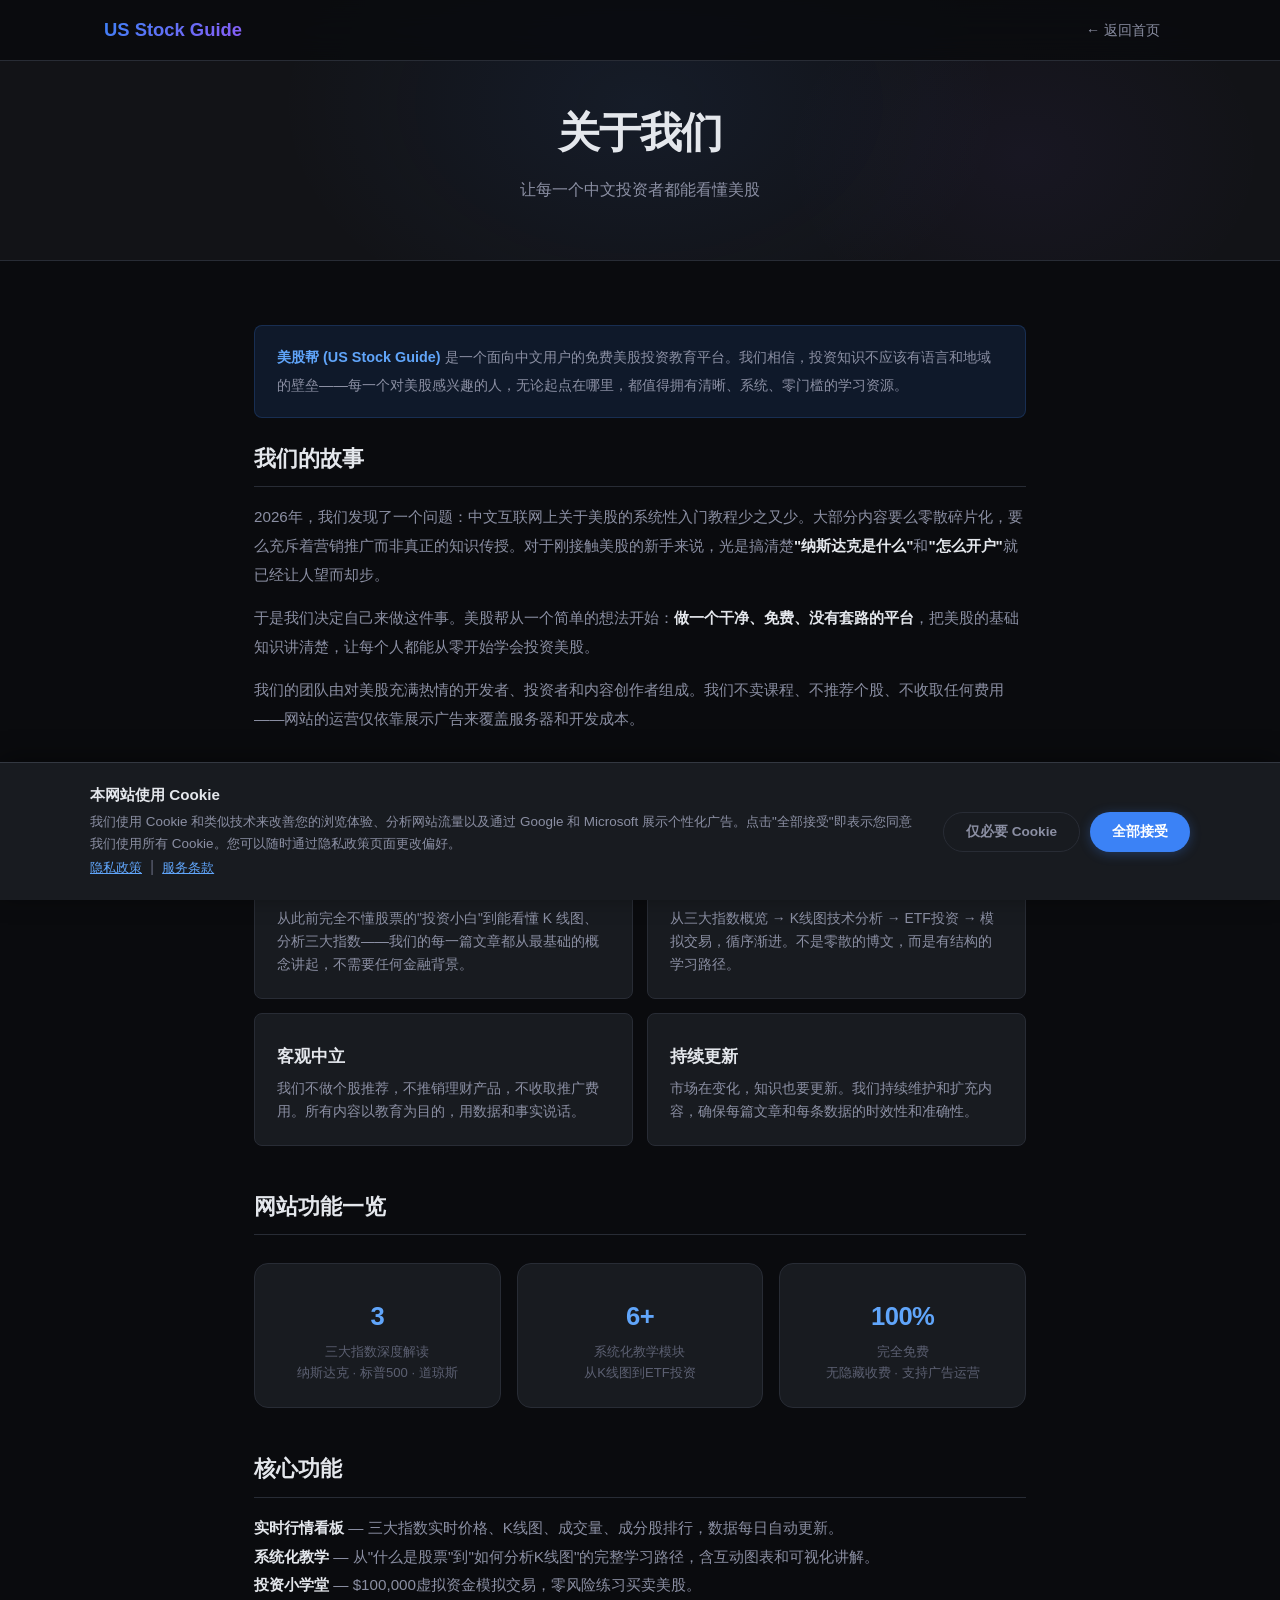
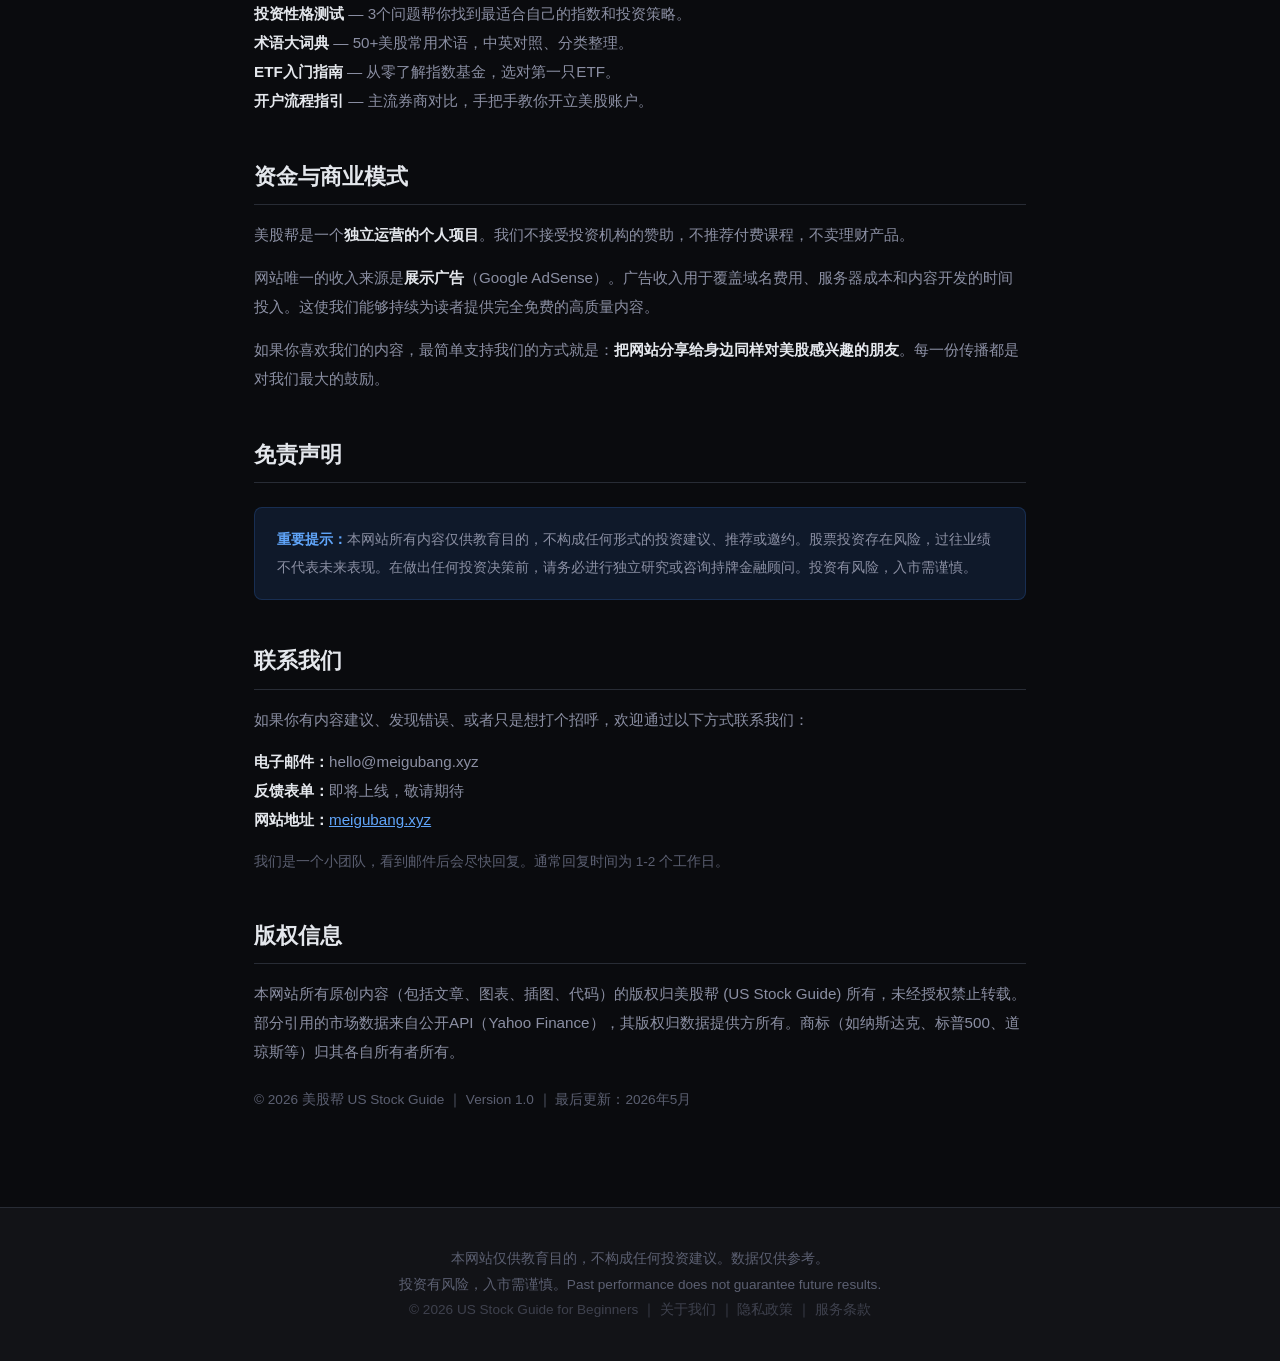
==== commit fdfa55c2: "清理所有 Microsoft Advertising 代码和文本引用（pubCenter 不支持中国） 移除13个页面的 adsdk.microsoft.com 脚本标签 更新 about.html " ====
--- a/about.html
+++ b/about.html
@@ -7,9 +7,8 @@
   <meta name="description" content="关于美股帮 — 面向中文投资者的免费美股入门教育平台。我们的使命、团队与联系方式。">
   <link rel="stylesheet" href="styles.css">
   <!-- Google AdSense -->
-  <script async src="https://pagead2.googlesyndication.com/pagead/js/adsbygoogle.js?client=ca-pub-XXXXXXXXXXXXXXXX" crossorigin="anonymous"></script>
-  <!-- Microsoft Advertising (pubCenter) --><script async src="https://adsdk.microsoft.com/pubcenter/XXXXXXXX.js" crossorigin="anonymous"></script>
-  <style>
+  <script async src="https://pagead2.googlesyndication.com/pagead/js/adsbygoogle.js?client=ca-pub-2596520613460726" crossorigin="anonymous"></script>
+    <style>
     .about-page{background:var(--bg);min-height:100vh}
     .about-hero{text-align:center;padding:100px 24px 48px;background:var(--bg-surface);border-bottom:1px solid var(--border);position:relative;overflow:hidden}
     .about-hero::before{content:"";position:absolute;inset:0;background:radial-gradient(ellipse 600px 400px at 50% 40%,rgba(59,130,246,0.08) 0%,transparent 60%),radial-gradient(ellipse 400px 300px at 80% 60%,rgba(139,92,246,0.05) 0%,transparent 60%);pointer-events:none}
@@ -126,7 +125,7 @@
 
     <h2>资金与商业模式</h2>
     <p>美股帮是一个<strong>独立运营的个人项目</strong>。我们不接受投资机构的赞助，不推荐付费课程，不卖理财产品。</p>
-    <p>网站唯一的收入来源是<strong>展示广告</strong>（Google AdSense 和 Microsoft Advertising）。广告收入用于覆盖域名费用、服务器成本和内容开发的时间投入。这使我们能够持续为读者提供完全免费的高质量内容。</p>
+    <p>网站唯一的收入来源是<strong>展示广告</strong>（Google AdSense）。广告收入用于覆盖域名费用、服务器成本和内容开发的时间投入。这使我们能够持续为读者提供完全免费的高质量内容。</p>
     <p>如果你喜欢我们的内容，最简单支持我们的方式就是：<strong>把网站分享给身边同样对美股感兴趣的朋友</strong>。每一份传播都是对我们最大的鼓励。</p>
 
     <h2>免责声明</h2>
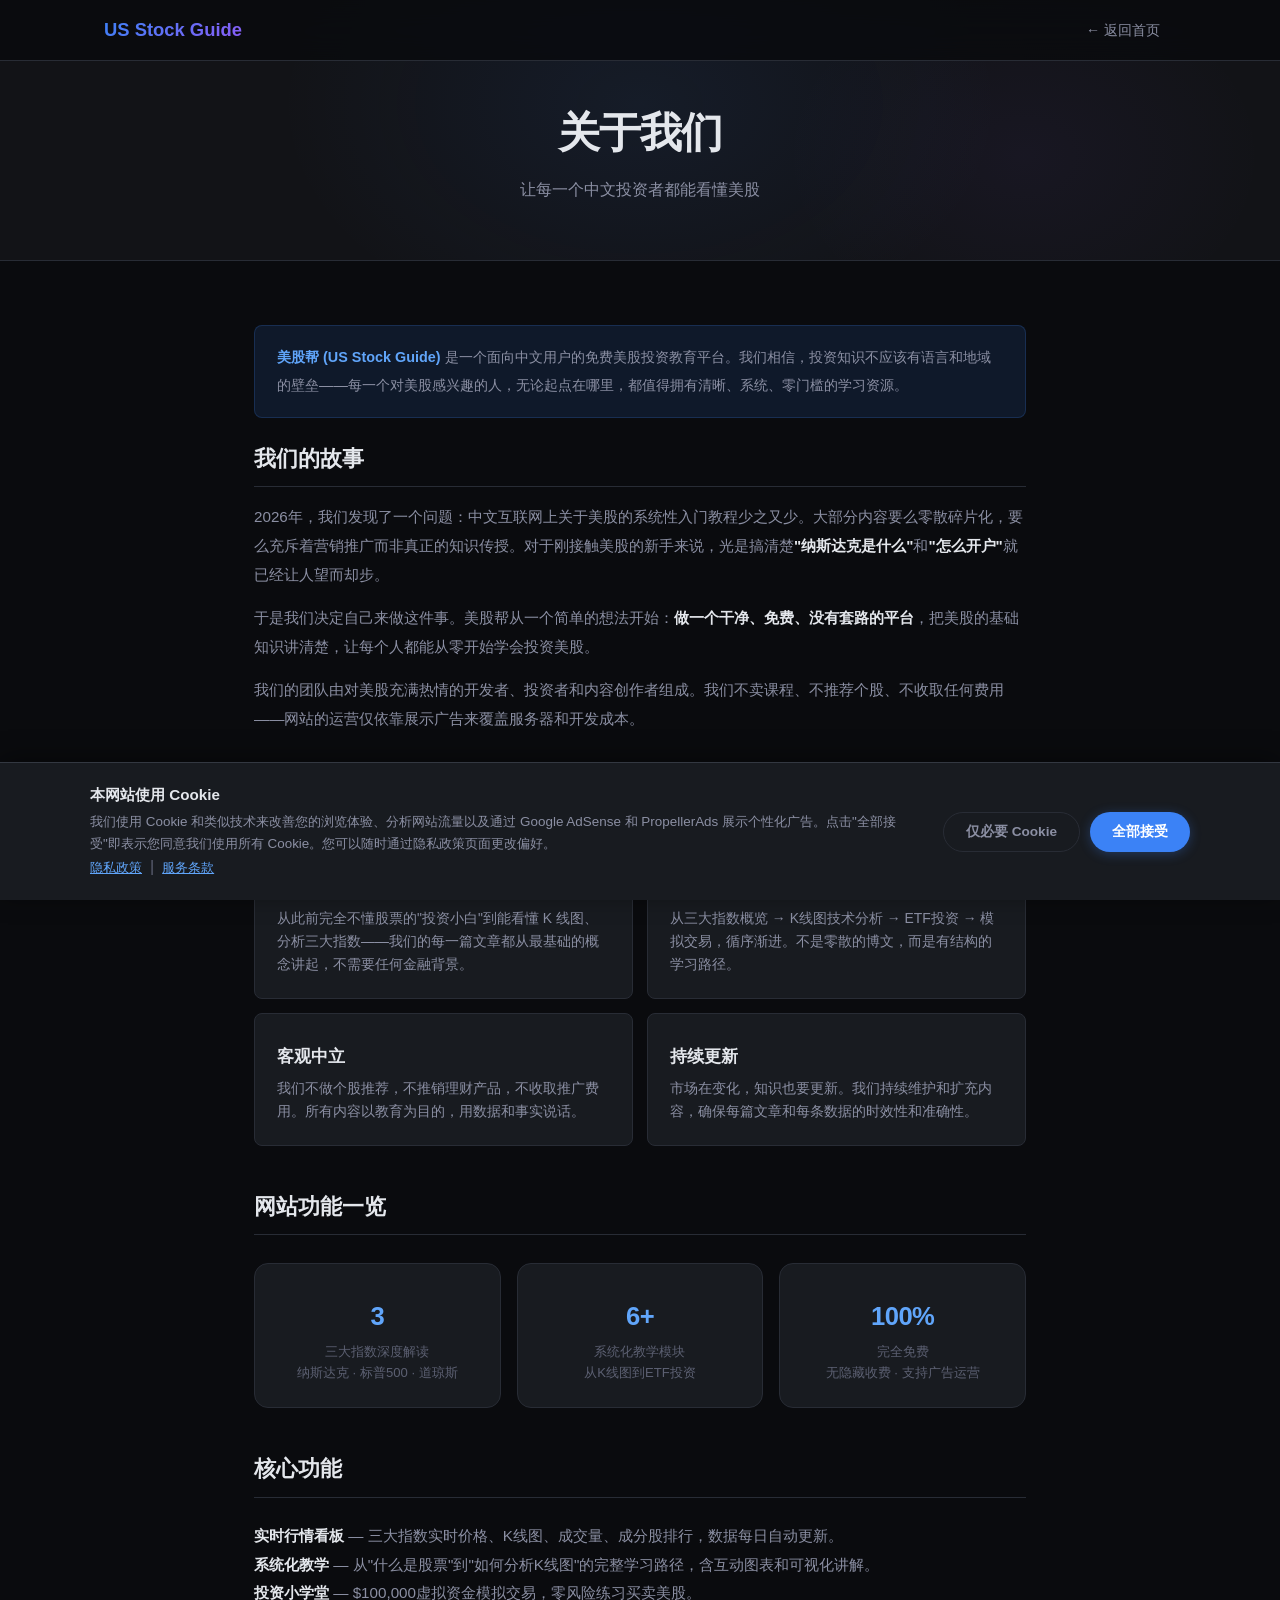
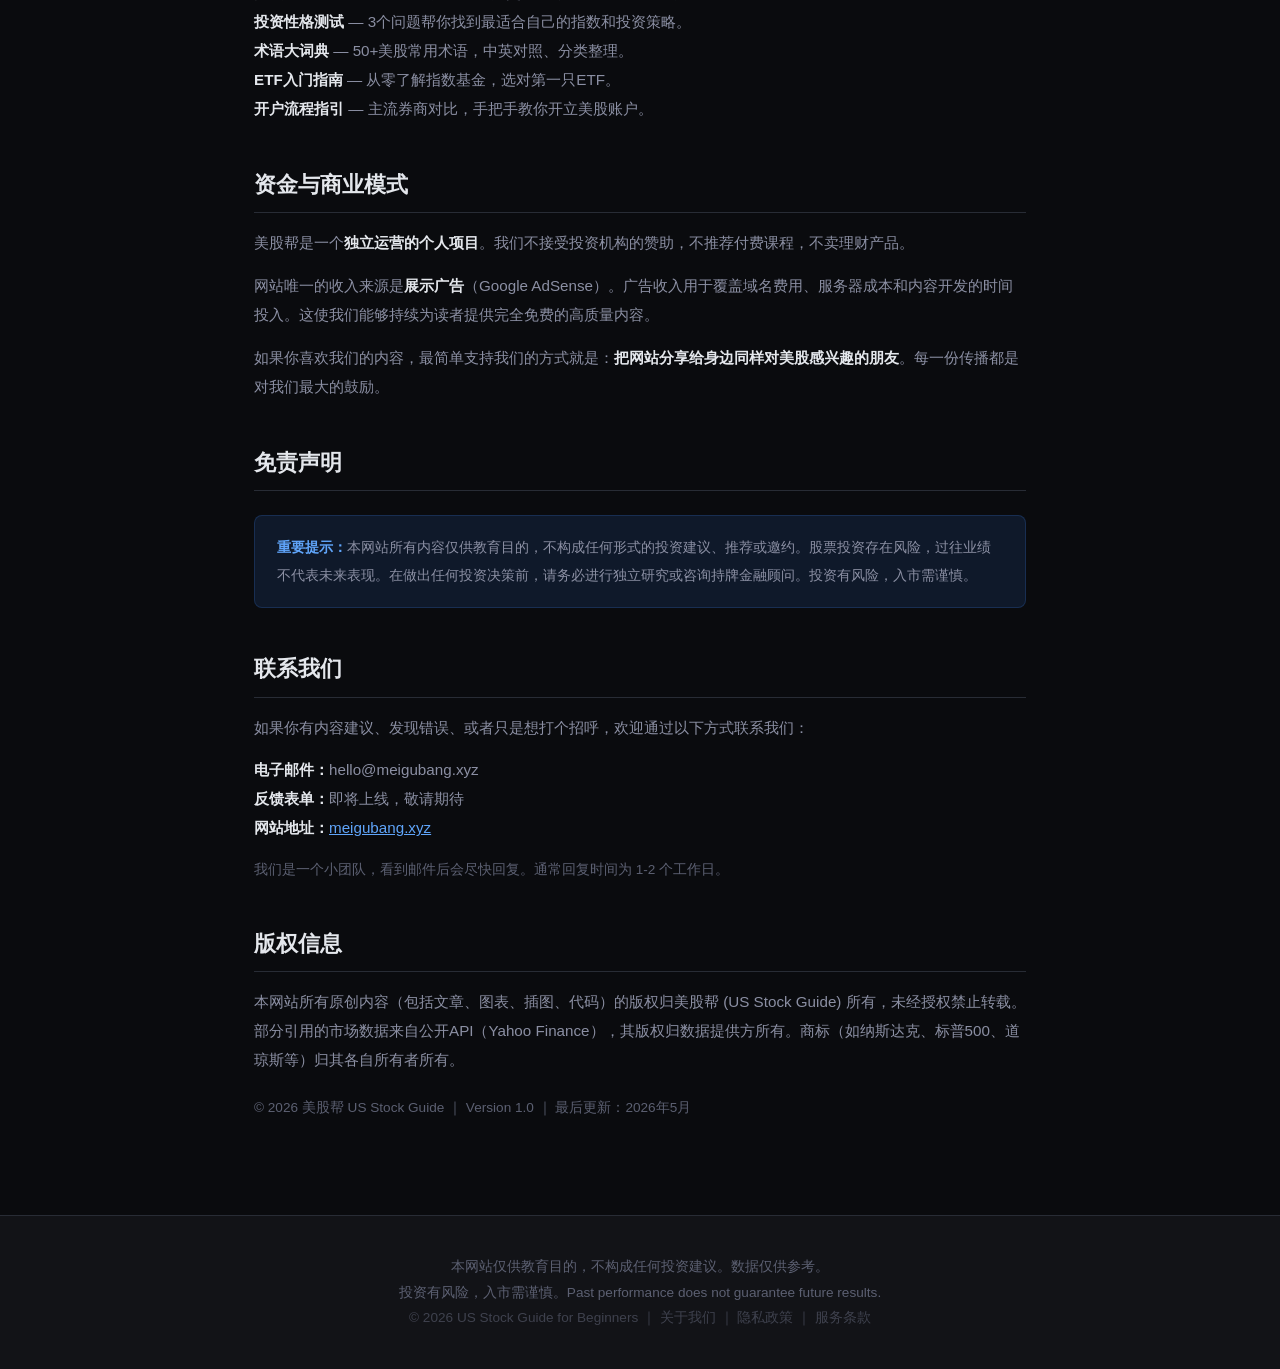
==== commit 52c81c5e: "接入 PropellerAds Native Banner 广告：全站14页面添加广告位，更新隐私政策与Cookie横幅" ====
--- a/about.html
+++ b/about.html
@@ -8,6 +8,8 @@
   <link rel="stylesheet" href="styles.css">
   <!-- Google AdSense -->
   <script async src="https://pagead2.googlesyndication.com/pagead/js/adsbygoogle.js?client=ca-pub-2596520613460726" crossorigin="anonymous"></script>
+  <!-- PropellerAds Native Banner -->
+  <script async="async" data-cfasync="false" src="https://pl29511778.effectivecpmnetwork.com/4834d9760d1434a067c4bfadfdc6c3fa/invoke.js"></script>
     <style>
     .about-page{background:var(--bg);min-height:100vh}
     .about-hero{text-align:center;padding:100px 24px 48px;background:var(--bg-surface);border-bottom:1px solid var(--border);position:relative;overflow:hidden}
@@ -113,6 +115,8 @@
     </div>
 
     <h2>核心功能</h2>
+    <!-- PropellerAds Native Banner Ad -->
+    <div id="container-4834d9760d1434a067c4bfadfdc6c3fa" style="max-width:100%;margin:24px auto;"></div>
     <p>
       <strong>实时行情看板</strong> — 三大指数实时价格、K线图、成交量、成分股排行，数据每日自动更新。<br>
       <strong>系统化教学</strong> — 从"什么是股票"到"如何分析K线图"的完整学习路径，含互动图表和可视化讲解。<br>
